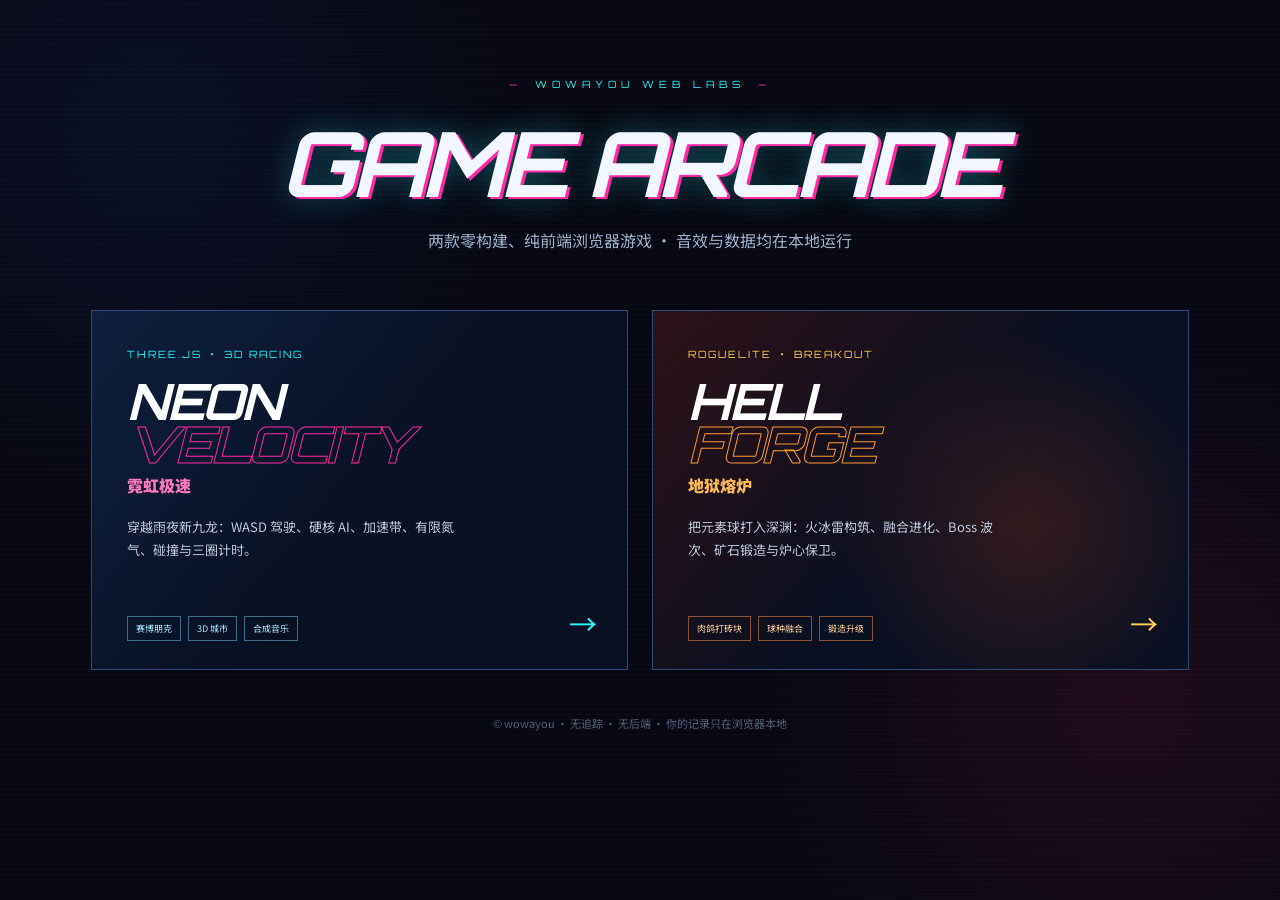
==== index.html @ 932e4c41 "Launch arcade game collection" ====
<!doctype html><html lang="zh-CN"><head><meta charset="utf-8"><meta name="viewport" content="width=device-width,initial-scale=1"><meta name="description" content="wowayou 的浏览器游戏实验场"><title>ARCADE // 游戏实验场</title><style>@import url('https://fonts.googleapis.com/css2?family=Orbitron:wght@500;700;800;900&family=Noto+Sans+SC:wght@400;700;900&display=swap');*{box-sizing:border-box}body{min-height:100vh;margin:0;color:#f2f7ff;font-family:Orbitron,'Noto Sans SC',sans-serif;background:#070812;background-image:radial-gradient(circle at 12% 15%,#152d6833,transparent 28%),radial-gradient(circle at 88% 78%,#74163238,transparent 29%),repeating-linear-gradient(0deg,#ffffff05 0 1px,transparent 1px 5px)}main{max-width:1150px;margin:auto;padding:78px 26px}header{text-align:center;margin-bottom:58px}.eyebrow{color:#28f7ff;letter-spacing:5px;font-size:10px}.eyebrow:before,.eyebrow:after{content:'—';margin:0 13px;color:#ff2aa8}h1{font-size:clamp(42px,8vw,90px);font-style:italic;letter-spacing:-5px;margin:16px 0 9px;text-shadow:3px 2px #ff2aa8,0 0 30px #28f7ff55}header p{font-family:'Noto Sans SC';color:#9eb1c9;margin:0}.grid{display:grid;grid-template-columns:1fr 1fr;gap:24px}.game{min-height:360px;position:relative;overflow:hidden;padding:35px;text-decoration:none;color:white;border:1px solid #304877;background:#091021;transition:.25s;isolation:isolate}.game:before{content:'';z-index:-1;position:absolute;inset:0;background:linear-gradient(130deg,#14366388,transparent 55%);opacity:.8}.game.forge:before{background:radial-gradient(circle at 70% 60%,#f9501638,transparent 45%),linear-gradient(130deg,#54150e99,transparent 55%)}.game:hover{transform:translateY(-8px);border-color:#28f7ff;box-shadow:0 22px 48px #0008}.forge:hover{border-color:#ffd05a}.badge{font-size:10px;letter-spacing:2px;color:#28f7ff}.forge .badge{color:#ffd05a}.game h2{font-size:clamp(30px,4vw,50px);font-style:italic;line-height:.86;margin:18px 0 8px;letter-spacing:-2px}.game h2 em{display:block;color:transparent;-webkit-text-stroke:1px #ff2aa8}.forge h2 em{-webkit-text-stroke:1px #ff9b37}.cn{font-family:'Noto Sans SC';font-weight:900;color:#ff79bf}.forge .cn{color:#ffbb55}.desc{font-family:'Noto Sans SC';font-size:13px;line-height:1.75;color:#bdcadb;max-width:330px;margin-top:19px}.tags{position:absolute;bottom:28px;left:35px;display:flex;gap:7px;flex-wrap:wrap}.tags span{padding:5px 8px;font:9px 'Noto Sans SC';border:1px solid #3e6b85;color:#a4e8ff}.forge .tags span{border-color:#8b5130;color:#ffd09b}.arrow{position:absolute;bottom:26px;right:30px;font-size:28px;color:#28f7ff}.forge .arrow{color:#ffd05a}footer{text-align:center;margin-top:45px;color:#536078;font:11px 'Noto Sans SC'}@media(max-width:700px){main{padding:48px 16px}.grid{grid-template-columns:1fr}.game{min-height:310px}}</style></head><body><main><header><div class="eyebrow">WOWAYOU WEB LABS</div><h1>GAME ARCADE</h1><p>两款零构建、纯前端浏览器游戏 · 音效与数据均在本地运行</p></header><section class="grid"><a class="game" href="neon-velocity/"><div class="badge">THREE.JS · 3D RACING</div><h2>NEON <em>VELOCITY</em></h2><div class="cn">霓虹极速</div><p class="desc">穿越雨夜新九龙：WASD 驾驶、硬核 AI、加速带、有限氮气、碰撞与三圈计时。</p><div class="tags"><span>赛博朋克</span><span>3D 城市</span><span>合成音乐</span></div><div class="arrow">→</div></a><a class="game forge" href="forge-breaker/"><div class="badge">ROGUELITE · BREAKOUT</div><h2>HELL <em>FORGE</em></h2><div class="cn">地狱熔炉</div><p class="desc">把元素球打入深渊：火冰雷构筑、融合进化、Boss 波次、矿石锻造与炉心保卫。</p><div class="tags"><span>肉鸽打砖块</span><span>球种融合</span><span>锻造升级</span></div><div class="arrow">→</div></a></section><footer>© wowayou · 无追踪 · 无后端 · 你的记录只在浏览器本地</footer></main></body></html>
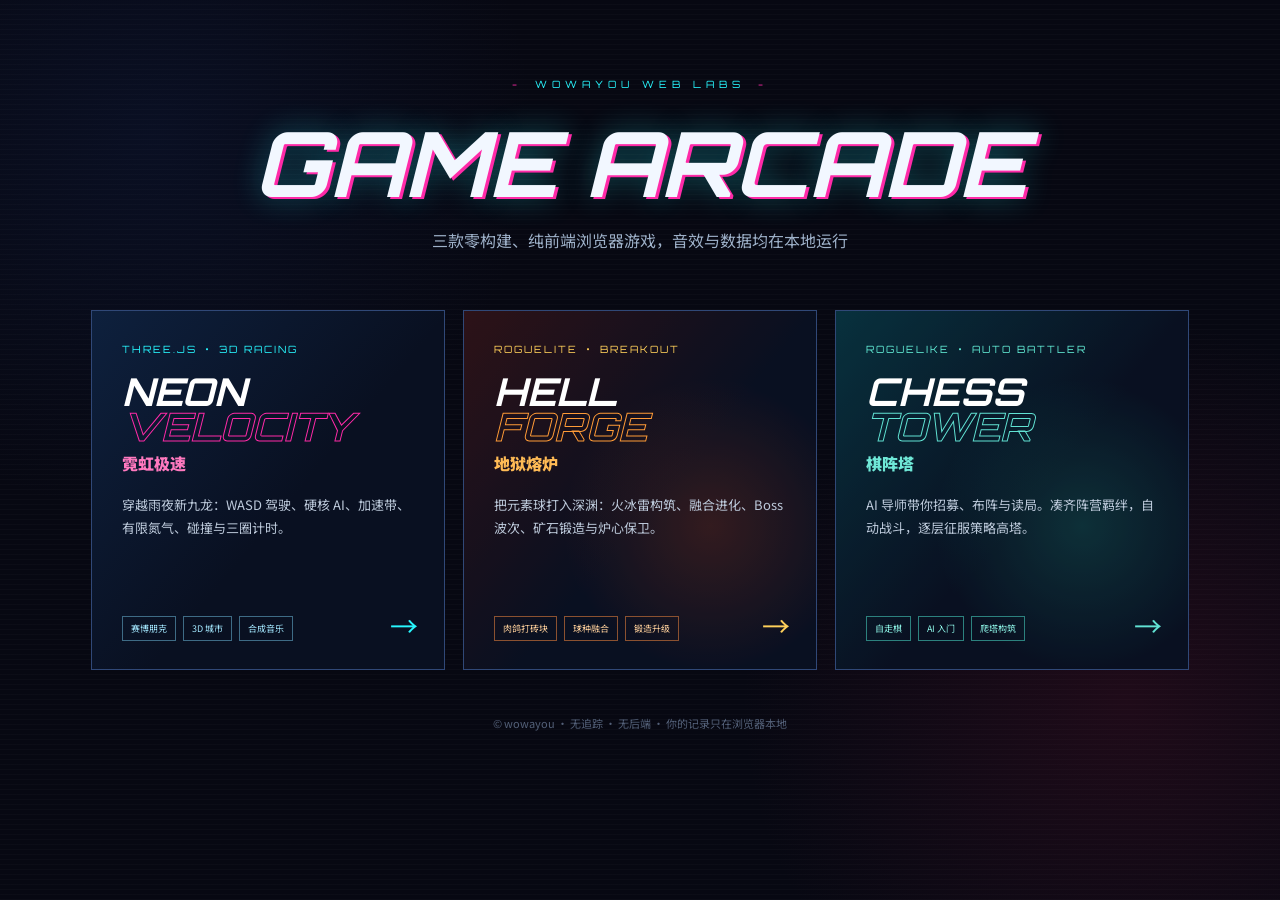
==== commit 8433982e: "feat: 新增棋阵塔自走棋(roguelike+AI导师陪练) - 10层爬塔roguelike自走棋，零依赖Canvas 2D - AI导师前3层自动代打+全程顾问模式，按T切换 - 11种棋子×" ====
--- a/index.html
+++ b/index.html
@@ -1 +1,40 @@
-<!doctype html><html lang="zh-CN"><head><meta charset="utf-8"><meta name="viewport" content="width=device-width,initial-scale=1"><meta name="description" content="wowayou 的浏览器游戏实验场"><title>ARCADE // 游戏实验场</title><style>@import url('https://fonts.googleapis.com/css2?family=Orbitron:wght@500;700;800;900&family=Noto+Sans+SC:wght@400;700;900&display=swap');*{box-sizing:border-box}body{min-height:100vh;margin:0;color:#f2f7ff;font-family:Orbitron,'Noto Sans SC',sans-serif;background:#070812;background-image:radial-gradient(circle at 12% 15%,#152d6833,transparent 28%),radial-gradient(circle at 88% 78%,#74163238,transparent 29%),repeating-linear-gradient(0deg,#ffffff05 0 1px,transparent 1px 5px)}main{max-width:1150px;margin:auto;padding:78px 26px}header{text-align:center;margin-bottom:58px}.eyebrow{color:#28f7ff;letter-spacing:5px;font-size:10px}.eyebrow:before,.eyebrow:after{content:'—';margin:0 13px;color:#ff2aa8}h1{font-size:clamp(42px,8vw,90px);font-style:italic;letter-spacing:-5px;margin:16px 0 9px;text-shadow:3px 2px #ff2aa8,0 0 30px #28f7ff55}header p{font-family:'Noto Sans SC';color:#9eb1c9;margin:0}.grid{display:grid;grid-template-columns:1fr 1fr;gap:24px}.game{min-height:360px;position:relative;overflow:hidden;padding:35px;text-decoration:none;color:white;border:1px solid #304877;background:#091021;transition:.25s;isolation:isolate}.game:before{content:'';z-index:-1;position:absolute;inset:0;background:linear-gradient(130deg,#14366388,transparent 55%);opacity:.8}.game.forge:before{background:radial-gradient(circle at 70% 60%,#f9501638,transparent 45%),linear-gradient(130deg,#54150e99,transparent 55%)}.game:hover{transform:translateY(-8px);border-color:#28f7ff;box-shadow:0 22px 48px #0008}.forge:hover{border-color:#ffd05a}.badge{font-size:10px;letter-spacing:2px;color:#28f7ff}.forge .badge{color:#ffd05a}.game h2{font-size:clamp(30px,4vw,50px);font-style:italic;line-height:.86;margin:18px 0 8px;letter-spacing:-2px}.game h2 em{display:block;color:transparent;-webkit-text-stroke:1px #ff2aa8}.forge h2 em{-webkit-text-stroke:1px #ff9b37}.cn{font-family:'Noto Sans SC';font-weight:900;color:#ff79bf}.forge .cn{color:#ffbb55}.desc{font-family:'Noto Sans SC';font-size:13px;line-height:1.75;color:#bdcadb;max-width:330px;margin-top:19px}.tags{position:absolute;bottom:28px;left:35px;display:flex;gap:7px;flex-wrap:wrap}.tags span{padding:5px 8px;font:9px 'Noto Sans SC';border:1px solid #3e6b85;color:#a4e8ff}.forge .tags span{border-color:#8b5130;color:#ffd09b}.arrow{position:absolute;bottom:26px;right:30px;font-size:28px;color:#28f7ff}.forge .arrow{color:#ffd05a}footer{text-align:center;margin-top:45px;color:#536078;font:11px 'Noto Sans SC'}@media(max-width:700px){main{padding:48px 16px}.grid{grid-template-columns:1fr}.game{min-height:310px}}</style></head><body><main><header><div class="eyebrow">WOWAYOU WEB LABS</div><h1>GAME ARCADE</h1><p>两款零构建、纯前端浏览器游戏 · 音效与数据均在本地运行</p></header><section class="grid"><a class="game" href="neon-velocity/"><div class="badge">THREE.JS · 3D RACING</div><h2>NEON <em>VELOCITY</em></h2><div class="cn">霓虹极速</div><p class="desc">穿越雨夜新九龙：WASD 驾驶、硬核 AI、加速带、有限氮气、碰撞与三圈计时。</p><div class="tags"><span>赛博朋克</span><span>3D 城市</span><span>合成音乐</span></div><div class="arrow">→</div></a><a class="game forge" href="forge-breaker/"><div class="badge">ROGUELITE · BREAKOUT</div><h2>HELL <em>FORGE</em></h2><div class="cn">地狱熔炉</div><p class="desc">把元素球打入深渊：火冰雷构筑、融合进化、Boss 波次、矿石锻造与炉心保卫。</p><div class="tags"><span>肉鸽打砖块</span><span>球种融合</span><span>锻造升级</span></div><div class="arrow">→</div></a></section><footer>© wowayou · 无追踪 · 无后端 · 你的记录只在浏览器本地</footer></main></body></html>+<!doctype html>
+<html lang="zh-CN">
+<head>
+<meta charset="utf-8">
+<meta name="viewport" content="width=device-width,initial-scale=1">
+<meta name="description" content="wowayou 的浏览器游戏实验场">
+<title>ARCADE // 游戏实验场</title>
+<style>
+@import url('https://fonts.googleapis.com/css2?family=Orbitron:wght@500;700;800;900&family=Noto+Sans+SC:wght@400;700;900&display=swap');
+*{box-sizing:border-box}body{min-height:100vh;margin:0;color:#f2f7ff;font-family:Orbitron,'Noto Sans SC',sans-serif;background:#070812;background-image:radial-gradient(circle at 12% 15%,#152d6833,transparent 28%),radial-gradient(circle at 88% 78%,#74163238,transparent 29%),repeating-linear-gradient(0deg,#ffffff05 0 1px,transparent 1px 5px)}main{max-width:1150px;margin:auto;padding:78px 26px}header{text-align:center;margin-bottom:58px}.eyebrow{color:#28f7ff;letter-spacing:5px;font-size:10px}.eyebrow:before,.eyebrow:after{content:'-';margin:0 13px;color:#ff2aa8}h1{font-size:clamp(42px,8vw,90px);font-style:italic;letter-spacing:0;margin:16px 0 9px;text-shadow:3px 2px #ff2aa8,0 0 30px #28f7ff55}header p{font-family:'Noto Sans SC';color:#9eb1c9;margin:0}.grid{display:grid;grid-template-columns:repeat(3,1fr);gap:18px}.game{min-height:360px;position:relative;overflow:hidden;padding:30px;text-decoration:none;color:white;border:1px solid #304877;background:#091021;transition:.25s;isolation:isolate}.game:before{content:'';z-index:-1;position:absolute;inset:0;background:linear-gradient(130deg,#14366388,transparent 55%);opacity:.8}.game.forge:before{background:radial-gradient(circle at 70% 60%,#f9501638,transparent 45%),linear-gradient(130deg,#54150e99,transparent 55%)}.game.tower:before{background:radial-gradient(circle at 70% 60%,#22c7a638,transparent 45%),linear-gradient(130deg,#07555d99,transparent 55%)}.game:hover{transform:translateY(-8px);border-color:#28f7ff;box-shadow:0 22px 48px #0008}.forge:hover{border-color:#ffd05a}.tower:hover{border-color:#59e0cd}.badge{font-size:10px;letter-spacing:2px;color:#28f7ff}.forge .badge{color:#ffd05a}.tower .badge{color:#62ecd5}.game h2{font-size:clamp(28px,3vw,43px);font-style:italic;line-height:.9;margin:18px 0 8px;letter-spacing:0}.game h2 em{display:block;color:transparent;-webkit-text-stroke:1px #ff2aa8}.forge h2 em{-webkit-text-stroke:1px #ff9b37}.tower h2 em{-webkit-text-stroke:1px #61e2d3}.cn{font-family:'Noto Sans SC';font-weight:900;color:#ff79bf}.forge .cn{color:#ffbb55}.tower .cn{color:#6fe8d7}.desc{font-family:'Noto Sans SC';font-size:13px;line-height:1.75;color:#bdcadb;max-width:330px;margin-top:19px}.tags{position:absolute;bottom:28px;left:30px;display:flex;gap:7px;flex-wrap:wrap}.tags span{padding:5px 8px;font:9px 'Noto Sans SC';border:1px solid #3e6b85;color:#a4e8ff}.forge .tags span{border-color:#8b5130;color:#ffd09b}.tower .tags span{border-color:#2c817e;color:#8ff7e9}.arrow{position:absolute;bottom:24px;right:26px;font-size:28px;color:#28f7ff}.forge .arrow{color:#ffd05a}.tower .arrow{color:#61e2d3}footer{text-align:center;margin-top:45px;color:#536078;font:11px 'Noto Sans SC'}@media(max-width:900px){.grid{grid-template-columns:1fr 1fr}}@media(max-width:600px){main{padding:48px 16px}.grid{grid-template-columns:1fr}.game{min-height:310px}}
+</style>
+</head>
+<body>
+<main>
+<header>
+  <div class="eyebrow">WOWAYOU WEB LABS</div>
+  <h1>GAME ARCADE</h1>
+  <p>三款零构建、纯前端浏览器游戏，音效与数据均在本地运行</p>
+</header>
+<section class="grid">
+  <a class="game" href="neon-velocity/">
+    <div class="badge">THREE.JS · 3D RACING</div><h2>NEON <em>VELOCITY</em></h2><div class="cn">霓虹极速</div>
+    <p class="desc">穿越雨夜新九龙：WASD 驾驶、硬核 AI、加速带、有限氮气、碰撞与三圈计时。</p>
+    <div class="tags"><span>赛博朋克</span><span>3D 城市</span><span>合成音乐</span></div><div class="arrow">→</div>
+  </a>
+  <a class="game forge" href="forge-breaker/">
+    <div class="badge">ROGUELITE · BREAKOUT</div><h2>HELL <em>FORGE</em></h2><div class="cn">地狱熔炉</div>
+    <p class="desc">把元素球打入深渊：火冰雷构筑、融合进化、Boss 波次、矿石锻造与炉心保卫。</p>
+    <div class="tags"><span>肉鸽打砖块</span><span>球种融合</span><span>锻造升级</span></div><div class="arrow">→</div>
+  </a>
+  <a class="game tower" href="tower-of-pieces/">
+    <div class="badge">ROGUELIKE · AUTO BATTLER</div><h2>CHESS <em>TOWER</em></h2><div class="cn">棋阵塔</div>
+    <p class="desc">AI 导师带你招募、布阵与读局。凑齐阵营羁绊，自动战斗，逐层征服策略高塔。</p>
+    <div class="tags"><span>自走棋</span><span>AI 入门</span><span>爬塔构筑</span></div><div class="arrow">→</div>
+  </a>
+</section>
+<footer>© wowayou · 无追踪 · 无后端 · 你的记录只在浏览器本地</footer>
+</main>
+</body>
+</html>
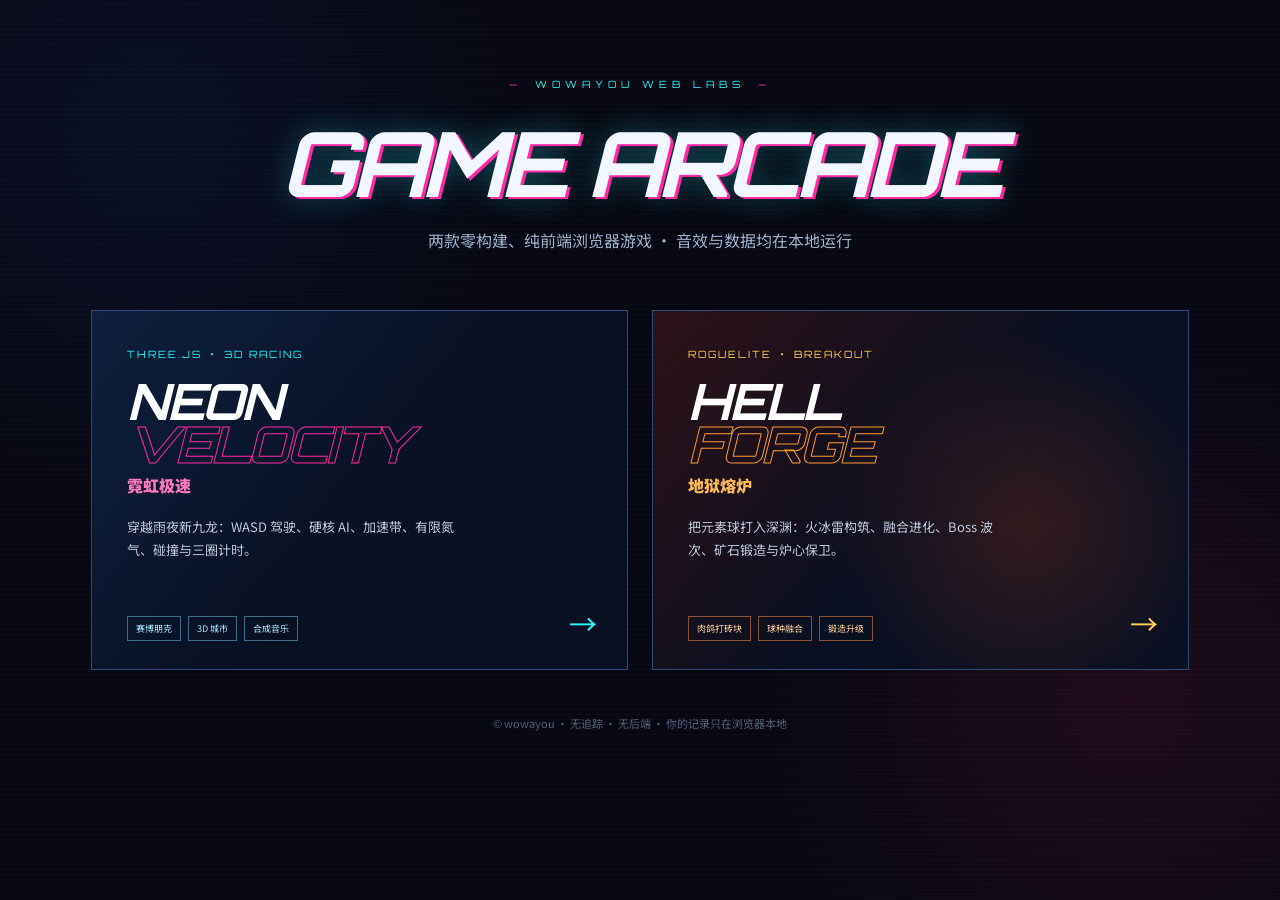
==== commit a259b149: "revert: 下线棋阵塔自走棋 用户反馈不满意，移除该游戏并恢复大厅为两款游戏布局" ====
--- a/index.html
+++ b/index.html
@@ -1,40 +1 @@
-<!doctype html>
-<html lang="zh-CN">
-<head>
-<meta charset="utf-8">
-<meta name="viewport" content="width=device-width,initial-scale=1">
-<meta name="description" content="wowayou 的浏览器游戏实验场">
-<title>ARCADE // 游戏实验场</title>
-<style>
-@import url('https://fonts.googleapis.com/css2?family=Orbitron:wght@500;700;800;900&family=Noto+Sans+SC:wght@400;700;900&display=swap');
-*{box-sizing:border-box}body{min-height:100vh;margin:0;color:#f2f7ff;font-family:Orbitron,'Noto Sans SC',sans-serif;background:#070812;background-image:radial-gradient(circle at 12% 15%,#152d6833,transparent 28%),radial-gradient(circle at 88% 78%,#74163238,transparent 29%),repeating-linear-gradient(0deg,#ffffff05 0 1px,transparent 1px 5px)}main{max-width:1150px;margin:auto;padding:78px 26px}header{text-align:center;margin-bottom:58px}.eyebrow{color:#28f7ff;letter-spacing:5px;font-size:10px}.eyebrow:before,.eyebrow:after{content:'-';margin:0 13px;color:#ff2aa8}h1{font-size:clamp(42px,8vw,90px);font-style:italic;letter-spacing:0;margin:16px 0 9px;text-shadow:3px 2px #ff2aa8,0 0 30px #28f7ff55}header p{font-family:'Noto Sans SC';color:#9eb1c9;margin:0}.grid{display:grid;grid-template-columns:repeat(3,1fr);gap:18px}.game{min-height:360px;position:relative;overflow:hidden;padding:30px;text-decoration:none;color:white;border:1px solid #304877;background:#091021;transition:.25s;isolation:isolate}.game:before{content:'';z-index:-1;position:absolute;inset:0;background:linear-gradient(130deg,#14366388,transparent 55%);opacity:.8}.game.forge:before{background:radial-gradient(circle at 70% 60%,#f9501638,transparent 45%),linear-gradient(130deg,#54150e99,transparent 55%)}.game.tower:before{background:radial-gradient(circle at 70% 60%,#22c7a638,transparent 45%),linear-gradient(130deg,#07555d99,transparent 55%)}.game:hover{transform:translateY(-8px);border-color:#28f7ff;box-shadow:0 22px 48px #0008}.forge:hover{border-color:#ffd05a}.tower:hover{border-color:#59e0cd}.badge{font-size:10px;letter-spacing:2px;color:#28f7ff}.forge .badge{color:#ffd05a}.tower .badge{color:#62ecd5}.game h2{font-size:clamp(28px,3vw,43px);font-style:italic;line-height:.9;margin:18px 0 8px;letter-spacing:0}.game h2 em{display:block;color:transparent;-webkit-text-stroke:1px #ff2aa8}.forge h2 em{-webkit-text-stroke:1px #ff9b37}.tower h2 em{-webkit-text-stroke:1px #61e2d3}.cn{font-family:'Noto Sans SC';font-weight:900;color:#ff79bf}.forge .cn{color:#ffbb55}.tower .cn{color:#6fe8d7}.desc{font-family:'Noto Sans SC';font-size:13px;line-height:1.75;color:#bdcadb;max-width:330px;margin-top:19px}.tags{position:absolute;bottom:28px;left:30px;display:flex;gap:7px;flex-wrap:wrap}.tags span{padding:5px 8px;font:9px 'Noto Sans SC';border:1px solid #3e6b85;color:#a4e8ff}.forge .tags span{border-color:#8b5130;color:#ffd09b}.tower .tags span{border-color:#2c817e;color:#8ff7e9}.arrow{position:absolute;bottom:24px;right:26px;font-size:28px;color:#28f7ff}.forge .arrow{color:#ffd05a}.tower .arrow{color:#61e2d3}footer{text-align:center;margin-top:45px;color:#536078;font:11px 'Noto Sans SC'}@media(max-width:900px){.grid{grid-template-columns:1fr 1fr}}@media(max-width:600px){main{padding:48px 16px}.grid{grid-template-columns:1fr}.game{min-height:310px}}
-</style>
-</head>
-<body>
-<main>
-<header>
-  <div class="eyebrow">WOWAYOU WEB LABS</div>
-  <h1>GAME ARCADE</h1>
-  <p>三款零构建、纯前端浏览器游戏，音效与数据均在本地运行</p>
-</header>
-<section class="grid">
-  <a class="game" href="neon-velocity/">
-    <div class="badge">THREE.JS · 3D RACING</div><h2>NEON <em>VELOCITY</em></h2><div class="cn">霓虹极速</div>
-    <p class="desc">穿越雨夜新九龙：WASD 驾驶、硬核 AI、加速带、有限氮气、碰撞与三圈计时。</p>
-    <div class="tags"><span>赛博朋克</span><span>3D 城市</span><span>合成音乐</span></div><div class="arrow">→</div>
-  </a>
-  <a class="game forge" href="forge-breaker/">
-    <div class="badge">ROGUELITE · BREAKOUT</div><h2>HELL <em>FORGE</em></h2><div class="cn">地狱熔炉</div>
-    <p class="desc">把元素球打入深渊：火冰雷构筑、融合进化、Boss 波次、矿石锻造与炉心保卫。</p>
-    <div class="tags"><span>肉鸽打砖块</span><span>球种融合</span><span>锻造升级</span></div><div class="arrow">→</div>
-  </a>
-  <a class="game tower" href="tower-of-pieces/">
-    <div class="badge">ROGUELIKE · AUTO BATTLER</div><h2>CHESS <em>TOWER</em></h2><div class="cn">棋阵塔</div>
-    <p class="desc">AI 导师带你招募、布阵与读局。凑齐阵营羁绊，自动战斗，逐层征服策略高塔。</p>
-    <div class="tags"><span>自走棋</span><span>AI 入门</span><span>爬塔构筑</span></div><div class="arrow">→</div>
-  </a>
-</section>
-<footer>© wowayou · 无追踪 · 无后端 · 你的记录只在浏览器本地</footer>
-</main>
-</body>
-</html>
+<!doctype html><html lang="zh-CN"><head><meta charset="utf-8"><meta name="viewport" content="width=device-width,initial-scale=1"><meta name="description" content="wowayou 的浏览器游戏实验场"><title>ARCADE // 游戏实验场</title><style>@import url('https://fonts.googleapis.com/css2?family=Orbitron:wght@500;700;800;900&family=Noto+Sans+SC:wght@400;700;900&display=swap');*{box-sizing:border-box}body{min-height:100vh;margin:0;color:#f2f7ff;font-family:Orbitron,'Noto Sans SC',sans-serif;background:#070812;background-image:radial-gradient(circle at 12% 15%,#152d6833,transparent 28%),radial-gradient(circle at 88% 78%,#74163238,transparent 29%),repeating-linear-gradient(0deg,#ffffff05 0 1px,transparent 1px 5px)}main{max-width:1150px;margin:auto;padding:78px 26px}header{text-align:center;margin-bottom:58px}.eyebrow{color:#28f7ff;letter-spacing:5px;font-size:10px}.eyebrow:before,.eyebrow:after{content:'—';margin:0 13px;color:#ff2aa8}h1{font-size:clamp(42px,8vw,90px);font-style:italic;letter-spacing:-5px;margin:16px 0 9px;text-shadow:3px 2px #ff2aa8,0 0 30px #28f7ff55}header p{font-family:'Noto Sans SC';color:#9eb1c9;margin:0}.grid{display:grid;grid-template-columns:1fr 1fr;gap:24px}.game{min-height:360px;position:relative;overflow:hidden;padding:35px;text-decoration:none;color:white;border:1px solid #304877;background:#091021;transition:.25s;isolation:isolate}.game:before{content:'';z-index:-1;position:absolute;inset:0;background:linear-gradient(130deg,#14366388,transparent 55%);opacity:.8}.game.forge:before{background:radial-gradient(circle at 70% 60%,#f9501638,transparent 45%),linear-gradient(130deg,#54150e99,transparent 55%)}.game:hover{transform:translateY(-8px);border-color:#28f7ff;box-shadow:0 22px 48px #0008}.forge:hover{border-color:#ffd05a}.badge{font-size:10px;letter-spacing:2px;color:#28f7ff}.forge .badge{color:#ffd05a}.game h2{font-size:clamp(30px,4vw,50px);font-style:italic;line-height:.86;margin:18px 0 8px;letter-spacing:-2px}.game h2 em{display:block;color:transparent;-webkit-text-stroke:1px #ff2aa8}.forge h2 em{-webkit-text-stroke:1px #ff9b37}.cn{font-family:'Noto Sans SC';font-weight:900;color:#ff79bf}.forge .cn{color:#ffbb55}.desc{font-family:'Noto Sans SC';font-size:13px;line-height:1.75;color:#bdcadb;max-width:330px;margin-top:19px}.tags{position:absolute;bottom:28px;left:35px;display:flex;gap:7px;flex-wrap:wrap}.tags span{padding:5px 8px;font:9px 'Noto Sans SC';border:1px solid #3e6b85;color:#a4e8ff}.forge .tags span{border-color:#8b5130;color:#ffd09b}.arrow{position:absolute;bottom:26px;right:30px;font-size:28px;color:#28f7ff}.forge .arrow{color:#ffd05a}footer{text-align:center;margin-top:45px;color:#536078;font:11px 'Noto Sans SC'}@media(max-width:700px){main{padding:48px 16px}.grid{grid-template-columns:1fr}.game{min-height:310px}}</style></head><body><main><header><div class="eyebrow">WOWAYOU WEB LABS</div><h1>GAME ARCADE</h1><p>两款零构建、纯前端浏览器游戏 · 音效与数据均在本地运行</p></header><section class="grid"><a class="game" href="neon-velocity/"><div class="badge">THREE.JS · 3D RACING</div><h2>NEON <em>VELOCITY</em></h2><div class="cn">霓虹极速</div><p class="desc">穿越雨夜新九龙：WASD 驾驶、硬核 AI、加速带、有限氮气、碰撞与三圈计时。</p><div class="tags"><span>赛博朋克</span><span>3D 城市</span><span>合成音乐</span></div><div class="arrow">→</div></a><a class="game forge" href="forge-breaker/"><div class="badge">ROGUELITE · BREAKOUT</div><h2>HELL <em>FORGE</em></h2><div class="cn">地狱熔炉</div><p class="desc">把元素球打入深渊：火冰雷构筑、融合进化、Boss 波次、矿石锻造与炉心保卫。</p><div class="tags"><span>肉鸽打砖块</span><span>球种融合</span><span>锻造升级</span></div><div class="arrow">→</div></a></section><footer>© wowayou · 无追踪 · 无后端 · 你的记录只在浏览器本地</footer></main></body></html>
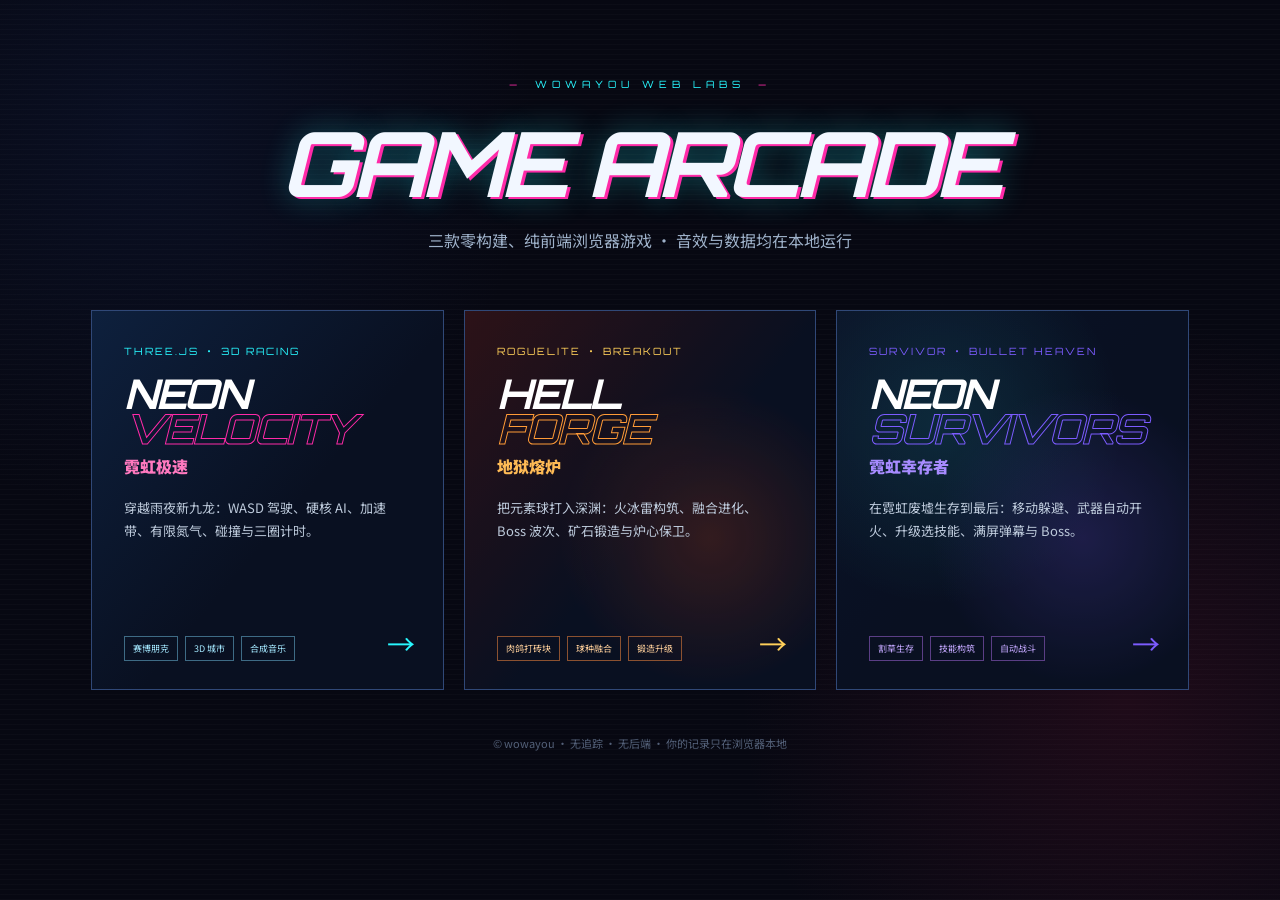
==== commit 57cfe28f: "feat: 新增霓虹幸存者(割草生存+自动攻击+技能升级+Boss) - 纯前端 Canvas 游戏，零依赖零构建 - 6种武器(脉冲弹/轨道刃/散射/激光/感应雷/回旋刃) - 6种敌人+Boss波" ====
--- a/index.html
+++ b/index.html
@@ -1 +1 @@
-<!doctype html><html lang="zh-CN"><head><meta charset="utf-8"><meta name="viewport" content="width=device-width,initial-scale=1"><meta name="description" content="wowayou 的浏览器游戏实验场"><title>ARCADE // 游戏实验场</title><style>@import url('https://fonts.googleapis.com/css2?family=Orbitron:wght@500;700;800;900&family=Noto+Sans+SC:wght@400;700;900&display=swap');*{box-sizing:border-box}body{min-height:100vh;margin:0;color:#f2f7ff;font-family:Orbitron,'Noto Sans SC',sans-serif;background:#070812;background-image:radial-gradient(circle at 12% 15%,#152d6833,transparent 28%),radial-gradient(circle at 88% 78%,#74163238,transparent 29%),repeating-linear-gradient(0deg,#ffffff05 0 1px,transparent 1px 5px)}main{max-width:1150px;margin:auto;padding:78px 26px}header{text-align:center;margin-bottom:58px}.eyebrow{color:#28f7ff;letter-spacing:5px;font-size:10px}.eyebrow:before,.eyebrow:after{content:'—';margin:0 13px;color:#ff2aa8}h1{font-size:clamp(42px,8vw,90px);font-style:italic;letter-spacing:-5px;margin:16px 0 9px;text-shadow:3px 2px #ff2aa8,0 0 30px #28f7ff55}header p{font-family:'Noto Sans SC';color:#9eb1c9;margin:0}.grid{display:grid;grid-template-columns:1fr 1fr;gap:24px}.game{min-height:360px;position:relative;overflow:hidden;padding:35px;text-decoration:none;color:white;border:1px solid #304877;background:#091021;transition:.25s;isolation:isolate}.game:before{content:'';z-index:-1;position:absolute;inset:0;background:linear-gradient(130deg,#14366388,transparent 55%);opacity:.8}.game.forge:before{background:radial-gradient(circle at 70% 60%,#f9501638,transparent 45%),linear-gradient(130deg,#54150e99,transparent 55%)}.game:hover{transform:translateY(-8px);border-color:#28f7ff;box-shadow:0 22px 48px #0008}.forge:hover{border-color:#ffd05a}.badge{font-size:10px;letter-spacing:2px;color:#28f7ff}.forge .badge{color:#ffd05a}.game h2{font-size:clamp(30px,4vw,50px);font-style:italic;line-height:.86;margin:18px 0 8px;letter-spacing:-2px}.game h2 em{display:block;color:transparent;-webkit-text-stroke:1px #ff2aa8}.forge h2 em{-webkit-text-stroke:1px #ff9b37}.cn{font-family:'Noto Sans SC';font-weight:900;color:#ff79bf}.forge .cn{color:#ffbb55}.desc{font-family:'Noto Sans SC';font-size:13px;line-height:1.75;color:#bdcadb;max-width:330px;margin-top:19px}.tags{position:absolute;bottom:28px;left:35px;display:flex;gap:7px;flex-wrap:wrap}.tags span{padding:5px 8px;font:9px 'Noto Sans SC';border:1px solid #3e6b85;color:#a4e8ff}.forge .tags span{border-color:#8b5130;color:#ffd09b}.arrow{position:absolute;bottom:26px;right:30px;font-size:28px;color:#28f7ff}.forge .arrow{color:#ffd05a}footer{text-align:center;margin-top:45px;color:#536078;font:11px 'Noto Sans SC'}@media(max-width:700px){main{padding:48px 16px}.grid{grid-template-columns:1fr}.game{min-height:310px}}</style></head><body><main><header><div class="eyebrow">WOWAYOU WEB LABS</div><h1>GAME ARCADE</h1><p>两款零构建、纯前端浏览器游戏 · 音效与数据均在本地运行</p></header><section class="grid"><a class="game" href="neon-velocity/"><div class="badge">THREE.JS · 3D RACING</div><h2>NEON <em>VELOCITY</em></h2><div class="cn">霓虹极速</div><p class="desc">穿越雨夜新九龙：WASD 驾驶、硬核 AI、加速带、有限氮气、碰撞与三圈计时。</p><div class="tags"><span>赛博朋克</span><span>3D 城市</span><span>合成音乐</span></div><div class="arrow">→</div></a><a class="game forge" href="forge-breaker/"><div class="badge">ROGUELITE · BREAKOUT</div><h2>HELL <em>FORGE</em></h2><div class="cn">地狱熔炉</div><p class="desc">把元素球打入深渊：火冰雷构筑、融合进化、Boss 波次、矿石锻造与炉心保卫。</p><div class="tags"><span>肉鸽打砖块</span><span>球种融合</span><span>锻造升级</span></div><div class="arrow">→</div></a></section><footer>© wowayou · 无追踪 · 无后端 · 你的记录只在浏览器本地</footer></main></body></html>+<!doctype html><html lang="zh-CN"><head><meta charset="utf-8"><meta name="viewport" content="width=device-width,initial-scale=1"><meta name="description" content="wowayou 的浏览器游戏实验场"><title>ARCADE // 游戏实验场</title><style>@import url('https://fonts.googleapis.com/css2?family=Orbitron:wght@500;700;800;900&family=Noto+Sans+SC:wght@400;700;900&display=swap');*{box-sizing:border-box}body{min-height:100vh;margin:0;color:#f2f7ff;font-family:Orbitron,'Noto Sans SC',sans-serif;background:#070812;background-image:radial-gradient(circle at 12% 15%,#152d6833,transparent 28%),radial-gradient(circle at 88% 78%,#74163238,transparent 29%),repeating-linear-gradient(0deg,#ffffff05 0 1px,transparent 1px 5px)}main{max-width:1150px;margin:auto;padding:78px 26px}header{text-align:center;margin-bottom:58px}.eyebrow{color:#28f7ff;letter-spacing:5px;font-size:10px}.eyebrow:before,.eyebrow:after{content:'—';margin:0 13px;color:#ff2aa8}h1{font-size:clamp(42px,8vw,90px);font-style:italic;letter-spacing:-5px;margin:16px 0 9px;text-shadow:3px 2px #ff2aa8,0 0 30px #28f7ff55}header p{font-family:'Noto Sans SC';color:#9eb1c9;margin:0}.grid{display:grid;grid-template-columns:repeat(3,1fr);gap:20px}.game{min-height:380px;position:relative;overflow:hidden;padding:32px;text-decoration:none;color:white;border:1px solid #304877;background:#091021;transition:.25s;isolation:isolate}.game:before{content:'';z-index:-1;position:absolute;inset:0;background:linear-gradient(130deg,#14366388,transparent 55%);opacity:.8}.game.forge:before{background:radial-gradient(circle at 70% 60%,#f9501638,transparent 45%),linear-gradient(130deg,#54150e99,transparent 55%)}.game.survivor:before{background:radial-gradient(circle at 70% 60%,#7c5cff38,transparent 45%),radial-gradient(circle at 30% 30%,#28f7ff22,transparent 50%),linear-gradient(130deg,#0e183099,transparent 55%)}.game:hover{transform:translateY(-8px);border-color:#28f7ff;box-shadow:0 22px 48px #0008}.forge:hover{border-color:#ffd05a}.survivor:hover{border-color:#7c5cff;box-shadow:0 22px 48px #7c5cff22}.badge{font-size:10px;letter-spacing:2px;color:#28f7ff}.forge .badge{color:#ffd05a}.survivor .badge{color:#7c5cff}.game h2{font-size:clamp(26px,3.2vw,42px);font-style:italic;line-height:.86;margin:18px 0 8px;letter-spacing:-2px}.game h2 em{display:block;color:transparent;-webkit-text-stroke:1px #ff2aa8}.forge h2 em{-webkit-text-stroke:1px #ff9b37}.survivor h2 em{-webkit-text-stroke:1px #7c5cff}.cn{font-family:'Noto Sans SC';font-weight:900;color:#ff79bf}.forge .cn{color:#ffbb55}.survivor .cn{color:#a78bff}.desc{font-family:'Noto Sans SC';font-size:13px;line-height:1.75;color:#bdcadb;max-width:330px;margin-top:19px}.tags{position:absolute;bottom:28px;left:32px;display:flex;gap:7px;flex-wrap:wrap}.tags span{padding:5px 8px;font:9px 'Noto Sans SC';border:1px solid #3e6b85;color:#a4e8ff}.forge .tags span{border-color:#8b5130;color:#ffd09b}.survivor .tags span{border-color:#5a3e85;color:#c4a8ff}.arrow{position:absolute;bottom:26px;right:28px;font-size:28px;color:#28f7ff}.forge .arrow{color:#ffd05a}.survivor .arrow{color:#7c5cff}footer{text-align:center;margin-top:45px;color:#536078;font:11px 'Noto Sans SC'}@media(max-width:760px){main{padding:48px 16px}.grid{grid-template-columns:1fr}.game{min-height:320px}}</style></head><body><main><header><div class="eyebrow">WOWAYOU WEB LABS</div><h1>GAME ARCADE</h1><p>三款零构建、纯前端浏览器游戏 · 音效与数据均在本地运行</p></header><section class="grid"><a class="game" href="neon-velocity/"><div class="badge">THREE.JS · 3D RACING</div><h2>NEON <em>VELOCITY</em></h2><div class="cn">霓虹极速</div><p class="desc">穿越雨夜新九龙：WASD 驾驶、硬核 AI、加速带、有限氮气、碰撞与三圈计时。</p><div class="tags"><span>赛博朋克</span><span>3D 城市</span><span>合成音乐</span></div><div class="arrow">→</div></a><a class="game forge" href="forge-breaker/"><div class="badge">ROGUELITE · BREAKOUT</div><h2>HELL <em>FORGE</em></h2><div class="cn">地狱熔炉</div><p class="desc">把元素球打入深渊：火冰雷构筑、融合进化、Boss 波次、矿石锻造与炉心保卫。</p><div class="tags"><span>肉鸽打砖块</span><span>球种融合</span><span>锻造升级</span></div><div class="arrow">→</div></a><a class="game survivor" href="neon-survivors/"><div class="badge">SURVIVOR · BULLET HEAVEN</div><h2>NEON <em>SURVIVORS</em></h2><div class="cn">霓虹幸存者</div><p class="desc">在霓虹废墟生存到最后：移动躲避、武器自动开火、升级选技能、满屏弹幕与 Boss。</p><div class="tags"><span>割草生存</span><span>技能构筑</span><span>自动战斗</span></div><div class="arrow">→</div></a></section><footer>© wowayou · 无追踪 · 无后端 · 你的记录只在浏览器本地</footer></main></body></html>
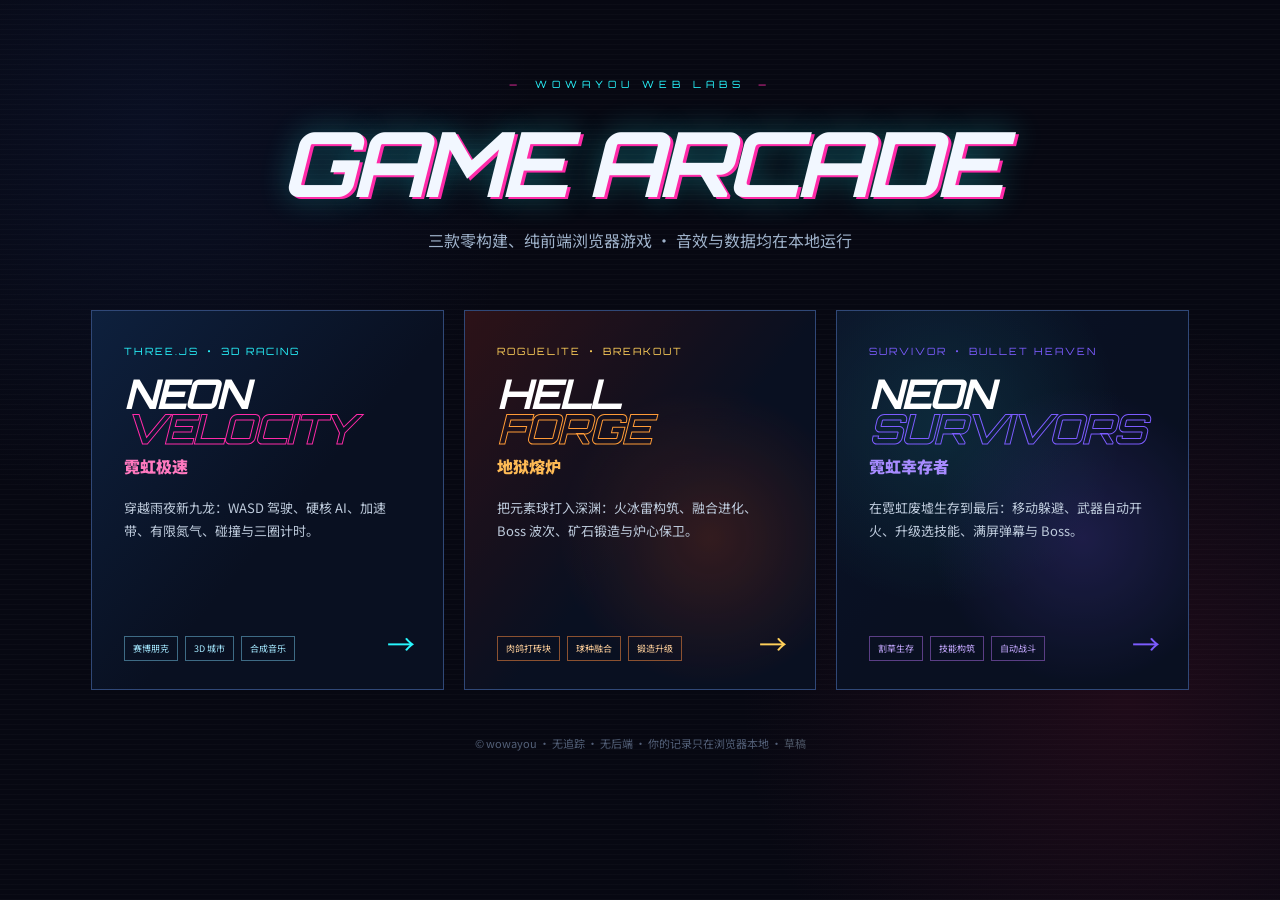
==== commit 2628a751: "feat: 草稿上线《老板来了》，页脚低调入口" ====
--- a/index.html
+++ b/index.html
@@ -1 +1 @@
-<!doctype html><html lang="zh-CN"><head><meta charset="utf-8"><meta name="viewport" content="width=device-width,initial-scale=1"><meta name="description" content="wowayou 的浏览器游戏实验场"><title>ARCADE // 游戏实验场</title><style>@import url('https://fonts.googleapis.com/css2?family=Orbitron:wght@500;700;800;900&family=Noto+Sans+SC:wght@400;700;900&display=swap');*{box-sizing:border-box}body{min-height:100vh;margin:0;color:#f2f7ff;font-family:Orbitron,'Noto Sans SC',sans-serif;background:#070812;background-image:radial-gradient(circle at 12% 15%,#152d6833,transparent 28%),radial-gradient(circle at 88% 78%,#74163238,transparent 29%),repeating-linear-gradient(0deg,#ffffff05 0 1px,transparent 1px 5px)}main{max-width:1150px;margin:auto;padding:78px 26px}header{text-align:center;margin-bottom:58px}.eyebrow{color:#28f7ff;letter-spacing:5px;font-size:10px}.eyebrow:before,.eyebrow:after{content:'—';margin:0 13px;color:#ff2aa8}h1{font-size:clamp(42px,8vw,90px);font-style:italic;letter-spacing:-5px;margin:16px 0 9px;text-shadow:3px 2px #ff2aa8,0 0 30px #28f7ff55}header p{font-family:'Noto Sans SC';color:#9eb1c9;margin:0}.grid{display:grid;grid-template-columns:repeat(3,1fr);gap:20px}.game{min-height:380px;position:relative;overflow:hidden;padding:32px;text-decoration:none;color:white;border:1px solid #304877;background:#091021;transition:.25s;isolation:isolate}.game:before{content:'';z-index:-1;position:absolute;inset:0;background:linear-gradient(130deg,#14366388,transparent 55%);opacity:.8}.game.forge:before{background:radial-gradient(circle at 70% 60%,#f9501638,transparent 45%),linear-gradient(130deg,#54150e99,transparent 55%)}.game.survivor:before{background:radial-gradient(circle at 70% 60%,#7c5cff38,transparent 45%),radial-gradient(circle at 30% 30%,#28f7ff22,transparent 50%),linear-gradient(130deg,#0e183099,transparent 55%)}.game:hover{transform:translateY(-8px);border-color:#28f7ff;box-shadow:0 22px 48px #0008}.forge:hover{border-color:#ffd05a}.survivor:hover{border-color:#7c5cff;box-shadow:0 22px 48px #7c5cff22}.badge{font-size:10px;letter-spacing:2px;color:#28f7ff}.forge .badge{color:#ffd05a}.survivor .badge{color:#7c5cff}.game h2{font-size:clamp(26px,3.2vw,42px);font-style:italic;line-height:.86;margin:18px 0 8px;letter-spacing:-2px}.game h2 em{display:block;color:transparent;-webkit-text-stroke:1px #ff2aa8}.forge h2 em{-webkit-text-stroke:1px #ff9b37}.survivor h2 em{-webkit-text-stroke:1px #7c5cff}.cn{font-family:'Noto Sans SC';font-weight:900;color:#ff79bf}.forge .cn{color:#ffbb55}.survivor .cn{color:#a78bff}.desc{font-family:'Noto Sans SC';font-size:13px;line-height:1.75;color:#bdcadb;max-width:330px;margin-top:19px}.tags{position:absolute;bottom:28px;left:32px;display:flex;gap:7px;flex-wrap:wrap}.tags span{padding:5px 8px;font:9px 'Noto Sans SC';border:1px solid #3e6b85;color:#a4e8ff}.forge .tags span{border-color:#8b5130;color:#ffd09b}.survivor .tags span{border-color:#5a3e85;color:#c4a8ff}.arrow{position:absolute;bottom:26px;right:28px;font-size:28px;color:#28f7ff}.forge .arrow{color:#ffd05a}.survivor .arrow{color:#7c5cff}footer{text-align:center;margin-top:45px;color:#536078;font:11px 'Noto Sans SC'}@media(max-width:760px){main{padding:48px 16px}.grid{grid-template-columns:1fr}.game{min-height:320px}}</style></head><body><main><header><div class="eyebrow">WOWAYOU WEB LABS</div><h1>GAME ARCADE</h1><p>三款零构建、纯前端浏览器游戏 · 音效与数据均在本地运行</p></header><section class="grid"><a class="game" href="neon-velocity/"><div class="badge">THREE.JS · 3D RACING</div><h2>NEON <em>VELOCITY</em></h2><div class="cn">霓虹极速</div><p class="desc">穿越雨夜新九龙：WASD 驾驶、硬核 AI、加速带、有限氮气、碰撞与三圈计时。</p><div class="tags"><span>赛博朋克</span><span>3D 城市</span><span>合成音乐</span></div><div class="arrow">→</div></a><a class="game forge" href="forge-breaker/"><div class="badge">ROGUELITE · BREAKOUT</div><h2>HELL <em>FORGE</em></h2><div class="cn">地狱熔炉</div><p class="desc">把元素球打入深渊：火冰雷构筑、融合进化、Boss 波次、矿石锻造与炉心保卫。</p><div class="tags"><span>肉鸽打砖块</span><span>球种融合</span><span>锻造升级</span></div><div class="arrow">→</div></a><a class="game survivor" href="neon-survivors/"><div class="badge">SURVIVOR · BULLET HEAVEN</div><h2>NEON <em>SURVIVORS</em></h2><div class="cn">霓虹幸存者</div><p class="desc">在霓虹废墟生存到最后：移动躲避、武器自动开火、升级选技能、满屏弹幕与 Boss。</p><div class="tags"><span>割草生存</span><span>技能构筑</span><span>自动战斗</span></div><div class="arrow">→</div></a></section><footer>© wowayou · 无追踪 · 无后端 · 你的记录只在浏览器本地</footer></main></body></html>
+<!doctype html><html lang="zh-CN"><head><meta charset="utf-8"><meta name="viewport" content="width=device-width,initial-scale=1"><meta name="description" content="wowayou 的浏览器游戏实验场"><title>ARCADE // 游戏实验场</title><style>@import url('https://fonts.googleapis.com/css2?family=Orbitron:wght@500;700;800;900&family=Noto+Sans+SC:wght@400;700;900&display=swap');*{box-sizing:border-box}body{min-height:100vh;margin:0;color:#f2f7ff;font-family:Orbitron,'Noto Sans SC',sans-serif;background:#070812;background-image:radial-gradient(circle at 12% 15%,#152d6833,transparent 28%),radial-gradient(circle at 88% 78%,#74163238,transparent 29%),repeating-linear-gradient(0deg,#ffffff05 0 1px,transparent 1px 5px)}main{max-width:1150px;margin:auto;padding:78px 26px}header{text-align:center;margin-bottom:58px}.eyebrow{color:#28f7ff;letter-spacing:5px;font-size:10px}.eyebrow:before,.eyebrow:after{content:'—';margin:0 13px;color:#ff2aa8}h1{font-size:clamp(42px,8vw,90px);font-style:italic;letter-spacing:-5px;margin:16px 0 9px;text-shadow:3px 2px #ff2aa8,0 0 30px #28f7ff55}header p{font-family:'Noto Sans SC';color:#9eb1c9;margin:0}.grid{display:grid;grid-template-columns:repeat(3,1fr);gap:20px}.game{min-height:380px;position:relative;overflow:hidden;padding:32px;text-decoration:none;color:white;border:1px solid #304877;background:#091021;transition:.25s;isolation:isolate}.game:before{content:'';z-index:-1;position:absolute;inset:0;background:linear-gradient(130deg,#14366388,transparent 55%);opacity:.8}.game.forge:before{background:radial-gradient(circle at 70% 60%,#f9501638,transparent 45%),linear-gradient(130deg,#54150e99,transparent 55%)}.game.survivor:before{background:radial-gradient(circle at 70% 60%,#7c5cff38,transparent 45%),radial-gradient(circle at 30% 30%,#28f7ff22,transparent 50%),linear-gradient(130deg,#0e183099,transparent 55%)}.game:hover{transform:translateY(-8px);border-color:#28f7ff;box-shadow:0 22px 48px #0008}.forge:hover{border-color:#ffd05a}.survivor:hover{border-color:#7c5cff;box-shadow:0 22px 48px #7c5cff22}.badge{font-size:10px;letter-spacing:2px;color:#28f7ff}.forge .badge{color:#ffd05a}.survivor .badge{color:#7c5cff}.game h2{font-size:clamp(26px,3.2vw,42px);font-style:italic;line-height:.86;margin:18px 0 8px;letter-spacing:-2px}.game h2 em{display:block;color:transparent;-webkit-text-stroke:1px #ff2aa8}.forge h2 em{-webkit-text-stroke:1px #ff9b37}.survivor h2 em{-webkit-text-stroke:1px #7c5cff}.cn{font-family:'Noto Sans SC';font-weight:900;color:#ff79bf}.forge .cn{color:#ffbb55}.survivor .cn{color:#a78bff}.desc{font-family:'Noto Sans SC';font-size:13px;line-height:1.75;color:#bdcadb;max-width:330px;margin-top:19px}.tags{position:absolute;bottom:28px;left:32px;display:flex;gap:7px;flex-wrap:wrap}.tags span{padding:5px 8px;font:9px 'Noto Sans SC';border:1px solid #3e6b85;color:#a4e8ff}.forge .tags span{border-color:#8b5130;color:#ffd09b}.survivor .tags span{border-color:#5a3e85;color:#c4a8ff}.arrow{position:absolute;bottom:26px;right:28px;font-size:28px;color:#28f7ff}.forge .arrow{color:#ffd05a}.survivor .arrow{color:#7c5cff}footer{text-align:center;margin-top:45px;color:#536078;font:11px 'Noto Sans SC'}@media(max-width:760px){main{padding:48px 16px}.grid{grid-template-columns:1fr}.game{min-height:320px}}</style></head><body><main><header><div class="eyebrow">WOWAYOU WEB LABS</div><h1>GAME ARCADE</h1><p>三款零构建、纯前端浏览器游戏 · 音效与数据均在本地运行</p></header><section class="grid"><a class="game" href="neon-velocity/"><div class="badge">THREE.JS · 3D RACING</div><h2>NEON <em>VELOCITY</em></h2><div class="cn">霓虹极速</div><p class="desc">穿越雨夜新九龙：WASD 驾驶、硬核 AI、加速带、有限氮气、碰撞与三圈计时。</p><div class="tags"><span>赛博朋克</span><span>3D 城市</span><span>合成音乐</span></div><div class="arrow">→</div></a><a class="game forge" href="forge-breaker/"><div class="badge">ROGUELITE · BREAKOUT</div><h2>HELL <em>FORGE</em></h2><div class="cn">地狱熔炉</div><p class="desc">把元素球打入深渊：火冰雷构筑、融合进化、Boss 波次、矿石锻造与炉心保卫。</p><div class="tags"><span>肉鸽打砖块</span><span>球种融合</span><span>锻造升级</span></div><div class="arrow">→</div></a><a class="game survivor" href="neon-survivors/"><div class="badge">SURVIVOR · BULLET HEAVEN</div><h2>NEON <em>SURVIVORS</em></h2><div class="cn">霓虹幸存者</div><p class="desc">在霓虹废墟生存到最后：移动躲避、武器自动开火、升级选技能、满屏弹幕与 Boss。</p><div class="tags"><span>割草生存</span><span>技能构筑</span><span>自动战斗</span></div><div class="arrow">→</div></a></section><footer>© wowayou · 无追踪 · 无后端 · 你的记录只在浏览器本地 · <a href="boss-incoming/" style="color:#4d5666;text-decoration:none">草稿</a></footer></main></body></html>
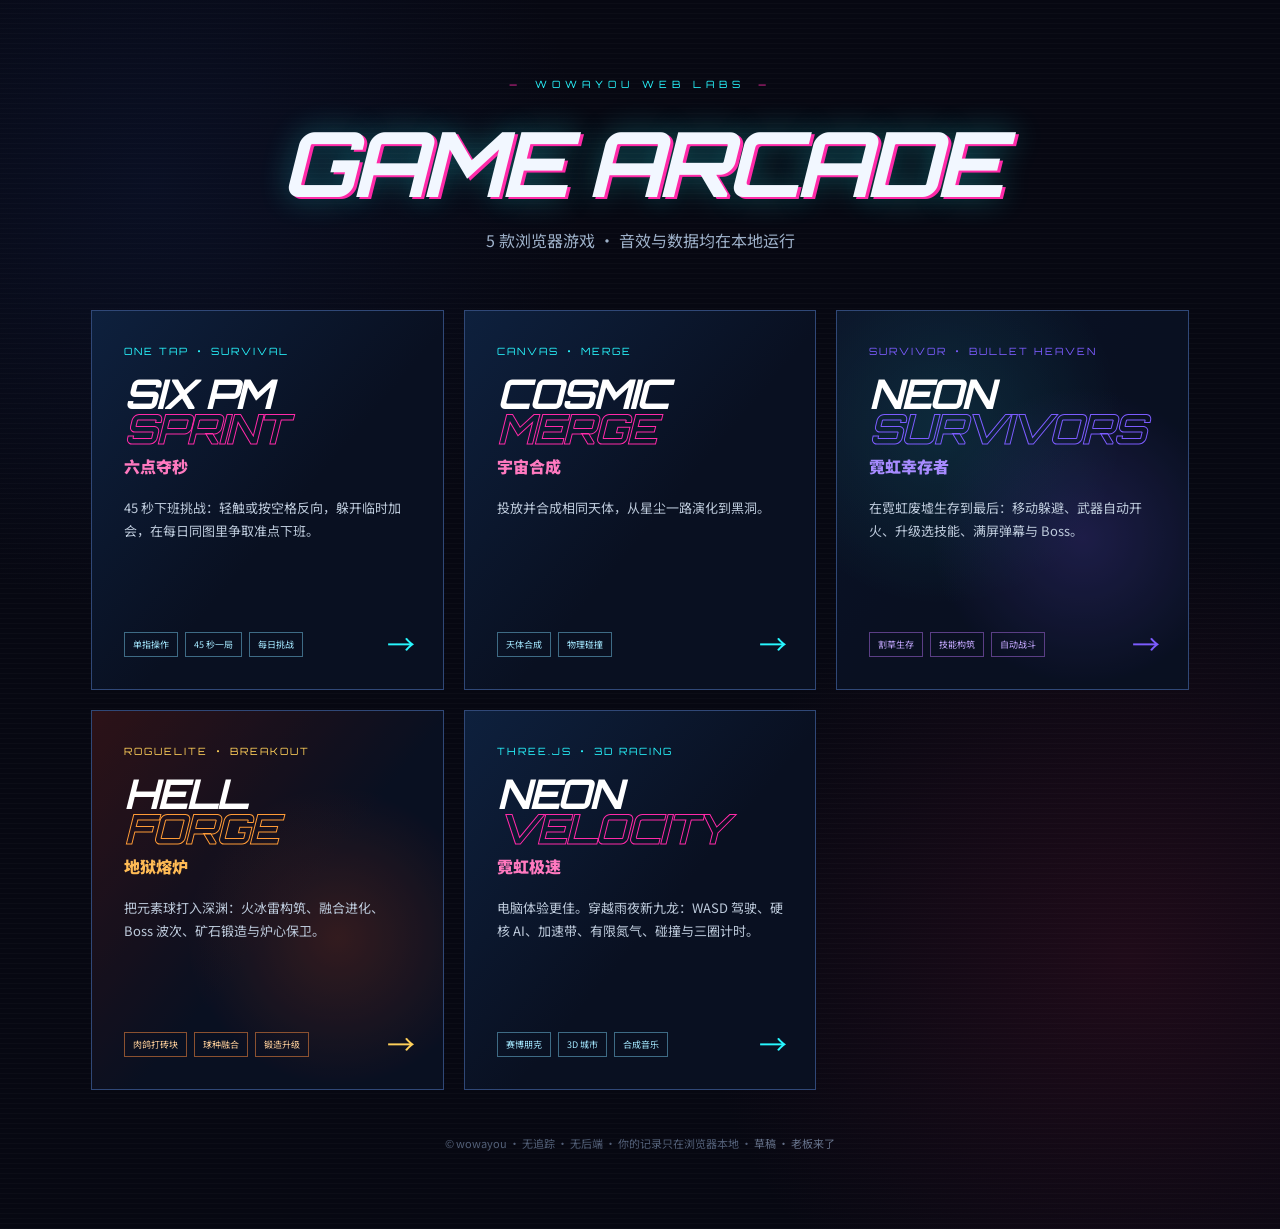
==== commit 60d93f4b: "feat: publish curated five-game arcade from a shared catalog" ====
--- a/index.html
+++ b/index.html
@@ -1 +1,12 @@
-<!doctype html><html lang="zh-CN"><head><meta charset="utf-8"><meta name="viewport" content="width=device-width,initial-scale=1"><meta name="description" content="wowayou 的浏览器游戏实验场"><title>ARCADE // 游戏实验场</title><style>@import url('https://fonts.googleapis.com/css2?family=Orbitron:wght@500;700;800;900&family=Noto+Sans+SC:wght@400;700;900&display=swap');*{box-sizing:border-box}body{min-height:100vh;margin:0;color:#f2f7ff;font-family:Orbitron,'Noto Sans SC',sans-serif;background:#070812;background-image:radial-gradient(circle at 12% 15%,#152d6833,transparent 28%),radial-gradient(circle at 88% 78%,#74163238,transparent 29%),repeating-linear-gradient(0deg,#ffffff05 0 1px,transparent 1px 5px)}main{max-width:1150px;margin:auto;padding:78px 26px}header{text-align:center;margin-bottom:58px}.eyebrow{color:#28f7ff;letter-spacing:5px;font-size:10px}.eyebrow:before,.eyebrow:after{content:'—';margin:0 13px;color:#ff2aa8}h1{font-size:clamp(42px,8vw,90px);font-style:italic;letter-spacing:-5px;margin:16px 0 9px;text-shadow:3px 2px #ff2aa8,0 0 30px #28f7ff55}header p{font-family:'Noto Sans SC';color:#9eb1c9;margin:0}.grid{display:grid;grid-template-columns:repeat(3,1fr);gap:20px}.game{min-height:380px;position:relative;overflow:hidden;padding:32px;text-decoration:none;color:white;border:1px solid #304877;background:#091021;transition:.25s;isolation:isolate}.game:before{content:'';z-index:-1;position:absolute;inset:0;background:linear-gradient(130deg,#14366388,transparent 55%);opacity:.8}.game.forge:before{background:radial-gradient(circle at 70% 60%,#f9501638,transparent 45%),linear-gradient(130deg,#54150e99,transparent 55%)}.game.survivor:before{background:radial-gradient(circle at 70% 60%,#7c5cff38,transparent 45%),radial-gradient(circle at 30% 30%,#28f7ff22,transparent 50%),linear-gradient(130deg,#0e183099,transparent 55%)}.game:hover{transform:translateY(-8px);border-color:#28f7ff;box-shadow:0 22px 48px #0008}.forge:hover{border-color:#ffd05a}.survivor:hover{border-color:#7c5cff;box-shadow:0 22px 48px #7c5cff22}.badge{font-size:10px;letter-spacing:2px;color:#28f7ff}.forge .badge{color:#ffd05a}.survivor .badge{color:#7c5cff}.game h2{font-size:clamp(26px,3.2vw,42px);font-style:italic;line-height:.86;margin:18px 0 8px;letter-spacing:-2px}.game h2 em{display:block;color:transparent;-webkit-text-stroke:1px #ff2aa8}.forge h2 em{-webkit-text-stroke:1px #ff9b37}.survivor h2 em{-webkit-text-stroke:1px #7c5cff}.cn{font-family:'Noto Sans SC';font-weight:900;color:#ff79bf}.forge .cn{color:#ffbb55}.survivor .cn{color:#a78bff}.desc{font-family:'Noto Sans SC';font-size:13px;line-height:1.75;color:#bdcadb;max-width:330px;margin-top:19px}.tags{position:absolute;bottom:28px;left:32px;display:flex;gap:7px;flex-wrap:wrap}.tags span{padding:5px 8px;font:9px 'Noto Sans SC';border:1px solid #3e6b85;color:#a4e8ff}.forge .tags span{border-color:#8b5130;color:#ffd09b}.survivor .tags span{border-color:#5a3e85;color:#c4a8ff}.arrow{position:absolute;bottom:26px;right:28px;font-size:28px;color:#28f7ff}.forge .arrow{color:#ffd05a}.survivor .arrow{color:#7c5cff}footer{text-align:center;margin-top:45px;color:#536078;font:11px 'Noto Sans SC'}@media(max-width:760px){main{padding:48px 16px}.grid{grid-template-columns:1fr}.game{min-height:320px}}</style></head><body><main><header><div class="eyebrow">WOWAYOU WEB LABS</div><h1>GAME ARCADE</h1><p>三款零构建、纯前端浏览器游戏 · 音效与数据均在本地运行</p></header><section class="grid"><a class="game" href="neon-velocity/"><div class="badge">THREE.JS · 3D RACING</div><h2>NEON <em>VELOCITY</em></h2><div class="cn">霓虹极速</div><p class="desc">穿越雨夜新九龙：WASD 驾驶、硬核 AI、加速带、有限氮气、碰撞与三圈计时。</p><div class="tags"><span>赛博朋克</span><span>3D 城市</span><span>合成音乐</span></div><div class="arrow">→</div></a><a class="game forge" href="forge-breaker/"><div class="badge">ROGUELITE · BREAKOUT</div><h2>HELL <em>FORGE</em></h2><div class="cn">地狱熔炉</div><p class="desc">把元素球打入深渊：火冰雷构筑、融合进化、Boss 波次、矿石锻造与炉心保卫。</p><div class="tags"><span>肉鸽打砖块</span><span>球种融合</span><span>锻造升级</span></div><div class="arrow">→</div></a><a class="game survivor" href="neon-survivors/"><div class="badge">SURVIVOR · BULLET HEAVEN</div><h2>NEON <em>SURVIVORS</em></h2><div class="cn">霓虹幸存者</div><p class="desc">在霓虹废墟生存到最后：移动躲避、武器自动开火、升级选技能、满屏弹幕与 Boss。</p><div class="tags"><span>割草生存</span><span>技能构筑</span><span>自动战斗</span></div><div class="arrow">→</div></a></section><footer>© wowayou · 无追踪 · 无后端 · 你的记录只在浏览器本地 · <a href="boss-incoming/" style="color:#4d5666;text-decoration:none">草稿</a></footer></main></body></html>
+<!doctype html><html lang="zh-CN"><head><meta charset="utf-8"><meta name="viewport" content="width=device-width,initial-scale=1"><meta name="description" content="wowayou 的浏览器游戏实验场"><title>ARCADE // 游戏实验场</title><style>@import url('https://fonts.googleapis.com/css2?family=Orbitron:wght@500;700;800;900&family=Noto+Sans+SC:wght@400;700;900&display=swap');*{box-sizing:border-box}body{min-height:100vh;margin:0;color:#f2f7ff;font-family:Orbitron,'Noto Sans SC',sans-serif;background:#070812;background-image:radial-gradient(circle at 12% 15%,#152d6833,transparent 28%),radial-gradient(circle at 88% 78%,#74163238,transparent 29%),repeating-linear-gradient(0deg,#ffffff05 0 1px,transparent 1px 5px)}main{max-width:1150px;margin:auto;padding:78px 26px}header{text-align:center;margin-bottom:58px}.eyebrow{color:#28f7ff;letter-spacing:5px;font-size:10px}.eyebrow:before,.eyebrow:after{content:'—';margin:0 13px;color:#ff2aa8}h1{font-size:clamp(42px,8vw,90px);font-style:italic;letter-spacing:-5px;margin:16px 0 9px;text-shadow:3px 2px #ff2aa8,0 0 30px #28f7ff55}header p{font-family:'Noto Sans SC';color:#9eb1c9;margin:0}.grid{display:grid;grid-template-columns:repeat(3,1fr);gap:20px}.game{display:flex;flex-direction:column;min-height:380px;position:relative;overflow:hidden;padding:32px;text-decoration:none;color:white;border:1px solid #304877;background:#091021;transition:.25s;isolation:isolate}.game:before{content:'';z-index:-1;position:absolute;inset:0;background:linear-gradient(130deg,#14366388,transparent 55%);opacity:.8}.game.forge:before{background:radial-gradient(circle at 70% 60%,#f9501638,transparent 45%),linear-gradient(130deg,#54150e99,transparent 55%)}.game.survivor:before{background:radial-gradient(circle at 70% 60%,#7c5cff38,transparent 45%),radial-gradient(circle at 30% 30%,#28f7ff22,transparent 50%),linear-gradient(130deg,#0e183099,transparent 55%)}.game:hover{transform:translateY(-8px);border-color:#28f7ff;box-shadow:0 22px 48px #0008}.forge:hover{border-color:#ffd05a}.survivor:hover{border-color:#7c5cff;box-shadow:0 22px 48px #7c5cff22}.badge{font-size:10px;letter-spacing:2px;color:#28f7ff}.forge .badge{color:#ffd05a}.survivor .badge{color:#7c5cff}.game h2{font-size:clamp(26px,3.2vw,42px);font-style:italic;line-height:.86;margin:18px 0 8px;letter-spacing:-2px}.game h2 em{display:block;color:transparent;-webkit-text-stroke:1px #ff2aa8}.forge h2 em{-webkit-text-stroke:1px #ff9b37}.survivor h2 em{-webkit-text-stroke:1px #7c5cff}.cn{font-family:'Noto Sans SC';font-weight:900;color:#ff79bf}.forge .cn{color:#ffbb55}.survivor .cn{color:#a78bff}.desc{font-family:'Noto Sans SC';font-size:13px;line-height:1.75;color:#bdcadb;max-width:330px;margin-top:19px}.tags{margin-top:auto;padding-top:20px;padding-right:34px;display:flex;gap:7px;flex-wrap:wrap}.tags span{padding:5px 8px;font:9px 'Noto Sans SC';border:1px solid #3e6b85;color:#a4e8ff}.forge .tags span{border-color:#8b5130;color:#ffd09b}.survivor .tags span{border-color:#5a3e85;color:#c4a8ff}.arrow{position:absolute;bottom:26px;right:28px;font-size:28px;color:#28f7ff}.forge .arrow{color:#ffd05a}.survivor .arrow{color:#7c5cff}footer{text-align:center;margin-top:45px;color:#536078;font:11px 'Noto Sans SC'}@media(max-width:1000px){.grid{grid-template-columns:repeat(2,1fr)}}@media(max-width:760px){main{padding:48px 16px}.grid{grid-template-columns:1fr}.game{min-height:320px}}footer a{color:#66728a;text-decoration:none}.catalog-status{text-align:center;color:#9eb1c9;font:14px 'Noto Sans SC';margin:32px 0}</style></head><body><main><header>
+  <div class="eyebrow">WOWAYOU WEB LABS</div>
+  <h1>GAME ARCADE</h1>
+  <p id="catalog-summary">浏览器游戏 · 音效与数据均在本地运行</p>
+</header>
+<section id="games" class="grid" aria-label="游戏列表"></section>
+<p id="catalog-status" class="catalog-status" role="status">正在加载游戏…</p>
+<noscript><p class="catalog-status">请启用 JavaScript 查看游戏列表。</p></noscript>
+<footer>© wowayou · 无追踪 · 无后端 · 你的记录只在浏览器本地<span id="draft-links"></span></footer>
+</main>
+<script type="module" src="catalog.mjs"></script>
+</body></html>
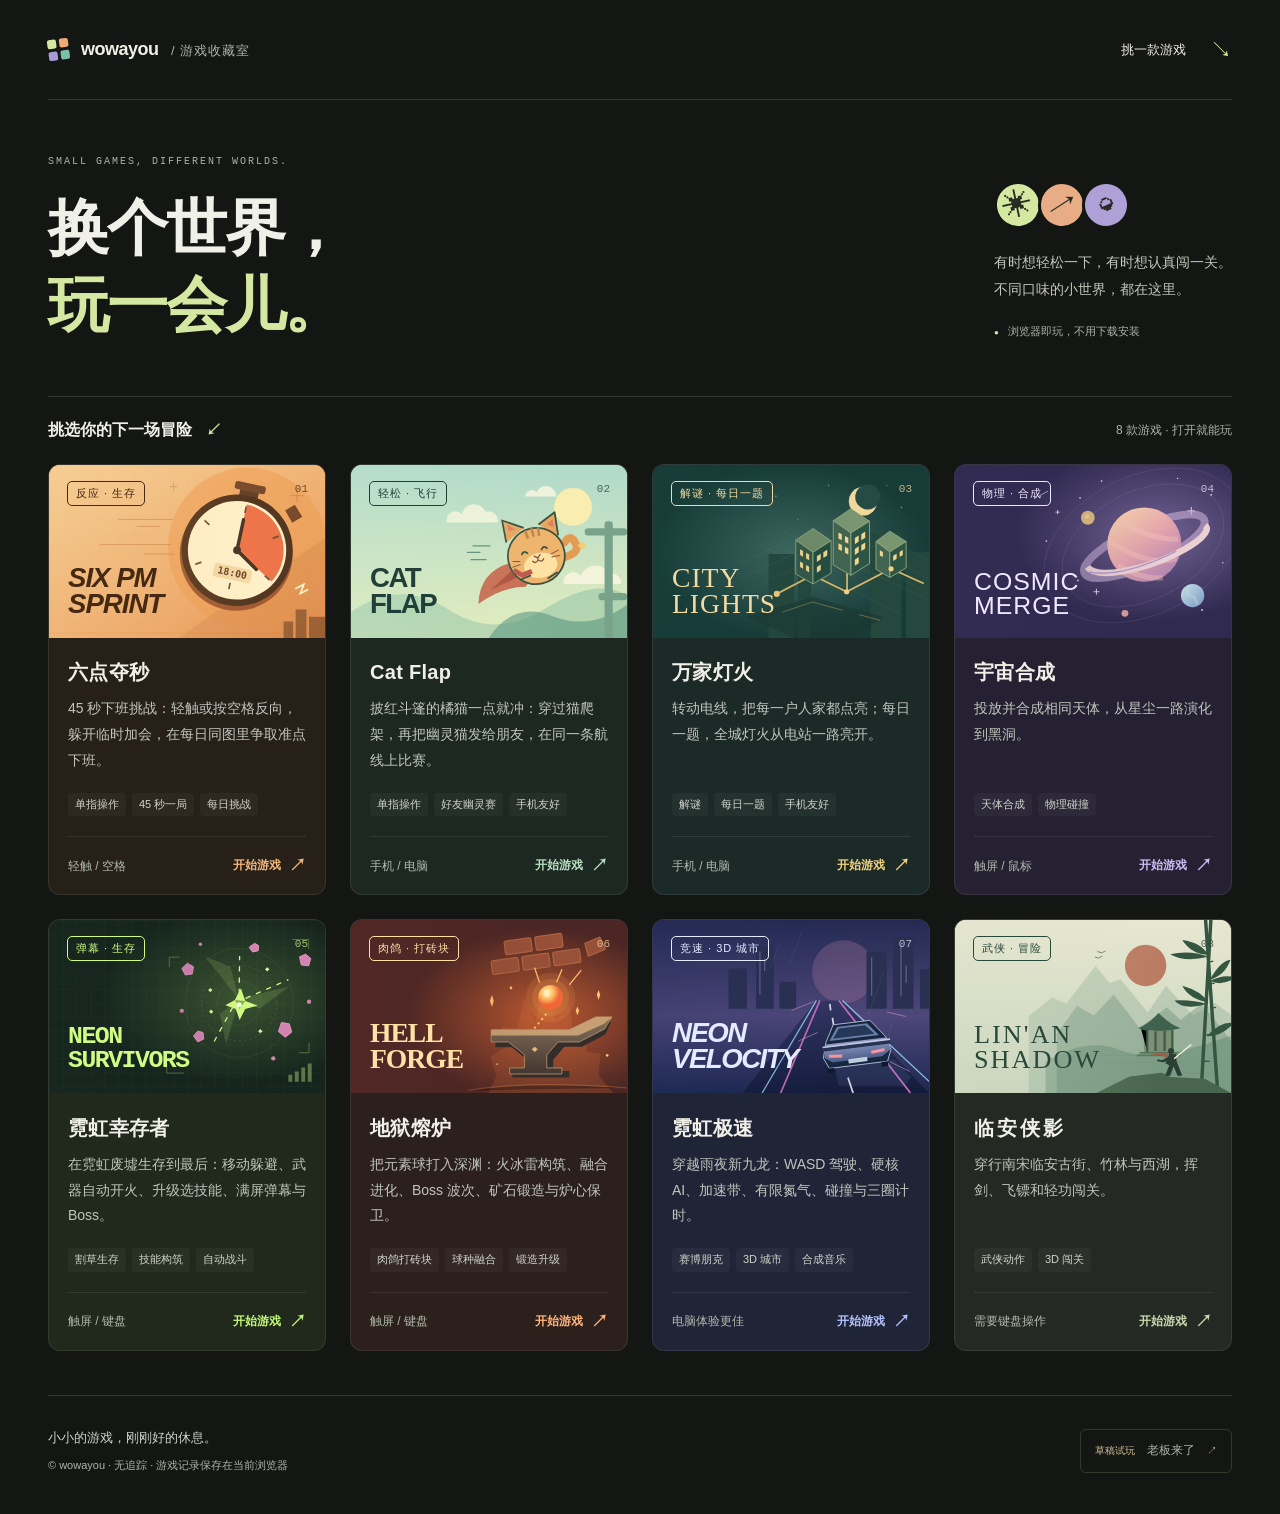
==== commit abb0a3bb: "feat(arcade): redesign lobby with per-game themes and covers" ====
--- a/index.html
+++ b/index.html
@@ -1,12 +1,53 @@
-<!doctype html><html lang="zh-CN"><head><meta charset="utf-8"><meta name="viewport" content="width=device-width,initial-scale=1"><meta name="description" content="wowayou 的浏览器游戏实验场"><title>ARCADE // 游戏实验场</title><style>@import url('https://fonts.googleapis.com/css2?family=Orbitron:wght@500;700;800;900&family=Noto+Sans+SC:wght@400;700;900&display=swap');*{box-sizing:border-box}body{min-height:100vh;margin:0;color:#f2f7ff;font-family:Orbitron,'Noto Sans SC',sans-serif;background:#070812;background-image:radial-gradient(circle at 12% 15%,#152d6833,transparent 28%),radial-gradient(circle at 88% 78%,#74163238,transparent 29%),repeating-linear-gradient(0deg,#ffffff05 0 1px,transparent 1px 5px)}main{max-width:1150px;margin:auto;padding:78px 26px}header{text-align:center;margin-bottom:58px}.eyebrow{color:#28f7ff;letter-spacing:5px;font-size:10px}.eyebrow:before,.eyebrow:after{content:'—';margin:0 13px;color:#ff2aa8}h1{font-size:clamp(42px,8vw,90px);font-style:italic;letter-spacing:-5px;margin:16px 0 9px;text-shadow:3px 2px #ff2aa8,0 0 30px #28f7ff55}header p{font-family:'Noto Sans SC';color:#9eb1c9;margin:0}.grid{display:grid;grid-template-columns:repeat(3,1fr);gap:20px}.game{display:flex;flex-direction:column;min-height:380px;position:relative;overflow:hidden;padding:32px;text-decoration:none;color:white;border:1px solid #304877;background:#091021;transition:.25s;isolation:isolate}.game:before{content:'';z-index:-1;position:absolute;inset:0;background:linear-gradient(130deg,#14366388,transparent 55%);opacity:.8}.game.forge:before{background:radial-gradient(circle at 70% 60%,#f9501638,transparent 45%),linear-gradient(130deg,#54150e99,transparent 55%)}.game.survivor:before{background:radial-gradient(circle at 70% 60%,#7c5cff38,transparent 45%),radial-gradient(circle at 30% 30%,#28f7ff22,transparent 50%),linear-gradient(130deg,#0e183099,transparent 55%)}.game:hover{transform:translateY(-8px);border-color:#28f7ff;box-shadow:0 22px 48px #0008}.forge:hover{border-color:#ffd05a}.survivor:hover{border-color:#7c5cff;box-shadow:0 22px 48px #7c5cff22}.badge{font-size:10px;letter-spacing:2px;color:#28f7ff}.forge .badge{color:#ffd05a}.survivor .badge{color:#7c5cff}.game h2{font-size:clamp(26px,3.2vw,42px);font-style:italic;line-height:.86;margin:18px 0 8px;letter-spacing:-2px}.game h2 em{display:block;color:transparent;-webkit-text-stroke:1px #ff2aa8}.forge h2 em{-webkit-text-stroke:1px #ff9b37}.survivor h2 em{-webkit-text-stroke:1px #7c5cff}.cn{font-family:'Noto Sans SC';font-weight:900;color:#ff79bf}.forge .cn{color:#ffbb55}.survivor .cn{color:#a78bff}.desc{font-family:'Noto Sans SC';font-size:13px;line-height:1.75;color:#bdcadb;max-width:330px;margin-top:19px}.tags{margin-top:auto;padding-top:20px;padding-right:34px;display:flex;gap:7px;flex-wrap:wrap}.tags span{padding:5px 8px;font:9px 'Noto Sans SC';border:1px solid #3e6b85;color:#a4e8ff}.forge .tags span{border-color:#8b5130;color:#ffd09b}.survivor .tags span{border-color:#5a3e85;color:#c4a8ff}.arrow{position:absolute;bottom:26px;right:28px;font-size:28px;color:#28f7ff}.forge .arrow{color:#ffd05a}.survivor .arrow{color:#7c5cff}footer{text-align:center;margin-top:45px;color:#536078;font:11px 'Noto Sans SC'}@media(max-width:1000px){.grid{grid-template-columns:repeat(2,1fr)}}@media(max-width:760px){main{padding:48px 16px}.grid{grid-template-columns:1fr}.game{min-height:320px}}footer a{color:#66728a;text-decoration:none}.catalog-status{text-align:center;color:#9eb1c9;font:14px 'Noto Sans SC';margin:32px 0}</style></head><body><main><header>
-  <div class="eyebrow">WOWAYOU WEB LABS</div>
-  <h1>GAME ARCADE</h1>
-  <p id="catalog-summary">浏览器游戏 · 音效与数据均在本地运行</p>
-</header>
-<section id="games" class="grid" aria-label="游戏列表"></section>
-<p id="catalog-status" class="catalog-status" role="status">正在加载游戏…</p>
-<noscript><p class="catalog-status">请启用 JavaScript 查看游戏列表。</p></noscript>
-<footer>© wowayou · 无追踪 · 无后端 · 你的记录只在浏览器本地<span id="draft-links"></span></footer>
-</main>
-<script type="module" src="catalog.mjs"></script>
-</body></html>
+<!doctype html>
+<html lang="zh-CN">
+<head>
+  <meta charset="utf-8">
+  <meta name="viewport" content="width=device-width, initial-scale=1">
+  <meta name="description" content="wowayou 的独立浏览器游戏收藏：轻松飞行、每日解谜、星球合成、武侠冒险。挑一款，打开就玩。">
+  <meta name="theme-color" content="#141613">
+  <title>游戏收藏室 · wowayou</title>
+  <link rel="stylesheet" href="catalog.css">
+</head>
+<body>
+  <a class="skip-link" href="#collection">跳到游戏列表</a>
+  <div class="shell">
+    <header class="site-header">
+      <div class="brand">
+        <span class="brand-mark" aria-hidden="true"><i></i><i></i><i></i><i></i></span>
+        <span>wowayou <span class="brand-label">/ 游戏收藏室</span></span>
+      </div>
+      <a class="browse-link" href="#collection">挑一款游戏 <span aria-hidden="true">↘</span></a>
+    </header>
+
+    <main>
+      <section class="intro" aria-labelledby="page-title">
+        <div>
+          <p class="eyebrow">SMALL GAMES, DIFFERENT WORLDS.</p>
+          <h1 id="page-title">换个世界，<br><em>玩一会儿。</em></h1>
+        </div>
+        <div class="intro-note">
+          <div class="worlds" aria-hidden="true"><span>✳</span><span>↗</span><span>◒</span></div>
+          <p>有时想轻松一下，有时想认真闯一关。<br>不同口味的小世界，都在这里。</p>
+          <span class="instant"><span aria-hidden="true">●</span> 浏览器即玩，不用下载安装</span>
+        </div>
+      </section>
+
+      <section id="collection" class="collection" aria-labelledby="collection-title" tabindex="-1">
+        <div class="collection-header">
+          <h2 id="collection-title">挑选你的下一场冒险<span aria-hidden="true"> ↙</span></h2>
+          <p id="catalog-summary">浏览器游戏收藏</p>
+        </div>
+        <div id="games" class="grid"></div>
+        <p id="catalog-status" class="catalog-status" role="status" hidden></p>
+        <noscript><p class="catalog-status">请启用 JavaScript 查看游戏列表。</p></noscript>
+      </section>
+    </main>
+
+    <footer class="site-footer">
+      <div><p class="footer-brand">小小的游戏，刚刚好的休息。</p><p>© wowayou · 无追踪 · 游戏记录保存在当前浏览器</p></div>
+      <nav id="draft-links" class="draft-links" aria-label="草稿试玩" hidden></nav>
+    </footer>
+  </div>
+  <script type="module" src="catalog.mjs"></script>
+</body>
+</html>
--- a/catalog.css
+++ b/catalog.css
@@ -0,0 +1,153 @@
+/* Shared layout. Game-specific art lives in art/; themes only set presentation tokens. */
+:root {
+  color-scheme: dark;
+  --page: #141613;
+  --ink: #f1f0e8;
+  --muted: #afb3a7;
+  --line: #34392f;
+  --highlight: #d5e8a2;
+  font-family: -apple-system, BlinkMacSystemFont, "Segoe UI", "PingFang SC", "Microsoft YaHei", sans-serif;
+  color: var(--ink);
+  background: var(--page);
+}
+
+* { box-sizing: border-box; }
+[hidden] { display: none !important; }
+body { margin: 0; }
+a { color: inherit; }
+button, a { -webkit-tap-highlight-color: #d5e8a230; }
+a:focus-visible, [tabindex="-1"]:focus-visible { outline: 3px solid var(--highlight); outline-offset: 6px; }
+::selection { background: var(--highlight); color: var(--page); }
+.shell { width: min(1440px, 100%); margin-inline: auto; padding: 0 48px; }
+.skip-link { position: absolute; top: 12px; left: 12px; z-index: 10; padding: 14px 20px; background: var(--highlight); color: var(--page); transform: translateY(-180%); }
+.skip-link:focus { transform: translateY(0); }
+.site-header { min-height: 100px; display: flex; align-items: center; justify-content: space-between; gap: 24px; border-bottom: 1px solid var(--line); }
+.brand { display: flex; align-items: center; gap: 12px; font-size: 18px; font-weight: 750; letter-spacing: -.5px; }
+.brand-label { margin-left: 8px; font-size: 13px; font-weight: 400; letter-spacing: 1px; color: var(--muted); }
+.brand-mark { display: grid; grid-template-columns: repeat(2, 9px); gap: 3px; transform: rotate(-8deg); }
+.brand-mark i { width: 9px; height: 9px; border-radius: 2px; background: var(--highlight); }
+.brand-mark i:nth-child(2) { background: #eeaa77; }
+.brand-mark i:nth-child(3) { background: #a79cd6; }
+.brand-mark i:nth-child(4) { background: #7cbeac; }
+.browse-link { display: flex; align-items: center; gap: 24px; min-height: 44px; padding: 8px 0 8px 12px; text-decoration: none; font-size: 13px; }
+.browse-link span { font-size: 22px; color: var(--highlight); }
+.intro { display: flex; justify-content: space-between; align-items: flex-end; gap: 48px; padding: 54px 0 52px; }
+.eyebrow { margin: 0 0 20px; color: var(--muted); font: 10px/1.6 ui-monospace, "SFMono-Regular", Consolas, monospace; letter-spacing: 2px; }
+h1 { margin: 0; font-size: clamp(40px, 4.8vw, 66px); line-height: 1.25; font-weight: 750; letter-spacing: -2px; }
+h1 em { font-style: normal; color: var(--highlight); }
+.intro-note { padding-bottom: 5px; }
+.intro-note p { margin: 20px 0 18px; font-size: 14px; line-height: 1.9; color: #c4c7bb; }
+.worlds { display: flex; padding-left: 4px; }
+.worlds span { display: grid; place-items: center; width: 48px; height: 48px; margin-left: -4px; border: 3px solid var(--page); border-radius: 50%; font: 30px/1 Georgia, serif; color: #272c23; background: #d5e8a2; transform: rotate(-12deg); }
+.worlds span:nth-child(2) { background: #e8ad85; transform: rotate(12deg); }
+.worlds span:nth-child(3) { background: #afa0d7; transform: rotate(-25deg); }
+.instant { font-size: 11px; color: var(--muted); }
+.instant span { margin-right: 6px; color: var(--highlight); font-size: 8px; }
+.collection { scroll-margin-top: 24px; }
+.collection-header { display: flex; align-items: center; justify-content: space-between; flex-wrap: wrap; gap: 12px; padding: 23px 0; border-top: 1px solid var(--line); }
+.collection-header h2 { margin: 0; font-size: 16px; font-weight: 600; }
+.collection-header h2 span { margin-left: 10px; color: var(--highlight); }
+.collection-header p { margin: 0; font-size: 12px; color: var(--muted); }
+.grid { display: grid; grid-template-columns: repeat(4, minmax(0, 1fr)); gap: 24px; }
+
+/* A whole card is one link: no nested buttons or hover-only information. */
+.game {
+  --accent: #d5e8a2;
+  --surface: #20251e;
+  --cover-ink: #f1f0e8;
+  --cover-ground: #303e31;
+  display: flex;
+  min-width: 0;
+  flex-direction: column;
+  border: 1px solid #ffffff16;
+  border-radius: 12px;
+  background: var(--surface);
+  text-decoration: none;
+  transition: border-color 180ms ease, transform 180ms ease, box-shadow 180ms ease;
+}
+.game:focus-visible { outline-color: var(--accent); border-color: var(--accent); }
+.cover { position: relative; isolation: isolate; container-type: inline-size; aspect-ratio: 8 / 5; overflow: hidden; border-radius: 11px 11px 0 0; background: var(--cover-ground); color: var(--cover-ink); }
+.cover-art { position: absolute; z-index: -1; inset: 0; width: 100%; height: 100%; object-fit: cover; transition: transform 300ms ease; }
+.cover::after { content: ""; position: absolute; z-index: -1; inset: 0; background: linear-gradient(90deg, var(--cover-ground), transparent 75%); opacity: .22; }
+.badge { position: absolute; left: 18px; top: 16px; max-width: calc(100% - 66px); border: 1px solid currentColor; padding: 4px 8px; border-radius: 5px; font-size: 11px; line-height: 1.4; letter-spacing: 1px; }
+.card-number { position: absolute; right: 17px; top: 19px; font: 11px/1 ui-monospace, "SFMono-Regular", Consolas, monospace; opacity: .75; }
+.cover-title { position: absolute; left: 19px; bottom: 20px; right: 16px; font-family: "Arial Black", "Segoe UI", sans-serif; font-size: clamp(25px, 10cqw, 36px); font-weight: 900; line-height: .95; letter-spacing: -1px; overflow-wrap: anywhere; }
+.cover-title span { display: block; }
+.game-body { flex: 1; display: flex; flex-direction: column; padding: 21px 19px 0; }
+.game h3 { margin: 0; font-size: 20px; line-height: 1.4; font-weight: 650; letter-spacing: .3px; color: var(--ink); overflow-wrap: anywhere; }
+.desc { margin: 10px 0 19px; font-size: 14px; line-height: 1.85; color: #c1c5bd; overflow-wrap: anywhere; }
+.tags { display: flex; flex-wrap: wrap; gap: 6px; margin-top: auto; padding-bottom: 20px; }
+.tags span { border-radius: 4px; padding: 4px 7px; color: #d0d3ca; background: #ffffff09; font-size: 11px; line-height: 1.4; }
+.card-footer { display: flex; align-items: center; justify-content: space-between; flex-wrap: wrap; gap: 8px 12px; min-height: 58px; padding: 14px 0; border-top: 1px solid #ffffff16; }
+.play-hint { font-size: 12px; line-height: 1.5; color: #b3b9ad; }
+.play-link { display: inline-flex; align-items: center; gap: 8px; font-size: 12px; font-weight: 600; color: var(--accent); }
+.play-link span { font-size: 17px; line-height: 1; }
+
+/* Themes describe reusable visual styles, not a second list of games. */
+.game.clock { --accent: #f3b77b; --surface: #262019; --cover-ink: #462913; --cover-ground: #efb778; }
+.clock .cover-title { font-style: italic; }
+.game.sky { --accent: #b7dfc1; --surface: #1d2822; --cover-ink: #213e38; --cover-ground: #c5e8ce; }
+.sky .cover-title { font-family: "Trebuchet MS", "Arial Rounded MT Bold", sans-serif; letter-spacing: -1.5px; }
+.game.circuit { --accent: #f2d17e; --surface: #1b2927; --cover-ink: #f4daa0; --cover-ground: #173f3b; }
+.circuit .cover-title { font-family: Georgia, "Times New Roman", serif; font-weight: 400; letter-spacing: 1px; }
+.game.cosmos { --accent: #cdbcf5; --surface: #252132; --cover-ink: #f1e8ff; --cover-ground: #39315b; }
+.cosmos .cover-title { font-size: clamp(24px, 9cqw, 32px); font-weight: 350; letter-spacing: 1px; }
+.game.survivor { --accent: #c2f777; --surface: #20291b; --cover-ink: #d0fb85; --cover-ground: #1b2d21; }
+.survivor .cover-title { font-family: ui-monospace, "SFMono-Regular", Consolas, monospace; font-size: clamp(23px, 9cqw, 32px); letter-spacing: -1.5px; }
+.game.forge { --accent: #ffb37b; --surface: #2c201d; --cover-ink: #ffe0a6; --cover-ground: #652d24; }
+.forge .cover-title { font-family: Georgia, "Times New Roman", serif; font-weight: 900; }
+.game.velocity { --accent: #b3c3ff; --surface: #202437; --cover-ink: #e5ebff; --cover-ground: #222e5d; }
+.velocity .cover-title { font-style: italic; letter-spacing: -1.5px; }
+.game.wuxia { --accent: #c9d7ad; --surface: #242a23; --cover-ink: #284939; --cover-ground: #d9dfc8; }
+.wuxia .cover-title { font-family: Georgia, "Times New Roman", serif; font-size: clamp(24px, 9.5cqw, 35px); font-weight: 400; letter-spacing: 2px; }
+.wuxia h3 { font-family: "Songti SC", SimSun, serif; letter-spacing: 3px; }
+
+.catalog-status { padding: 38px 20px; margin: 0; border: 1px dashed var(--line); border-radius: 12px; color: var(--muted); text-align: center; font-size: 14px; line-height: 1.8; }
+.site-footer { display: flex; justify-content: space-between; align-items: center; flex-wrap: wrap; gap: 20px; margin-top: 44px; padding: 30px 0 38px; border-top: 1px solid var(--line); font-size: 11px; color: var(--muted); }
+.site-footer p { margin: 0; line-height: 1.8; }
+.site-footer .footer-brand { margin-bottom: 7px; font-size: 13px; color: #d0d3c9; }
+.draft-links { display: flex; flex-wrap: wrap; gap: 8px; }
+.draft-links a { display: inline-flex; align-items: center; gap: 12px; min-height: 44px; padding: 10px 14px; border: 1px solid var(--line); border-radius: 6px; font-size: 12px; text-decoration: none; }
+.draft-links a span { font-size: 10px; color: #d6c09a; }
+
+@media (hover: hover) and (pointer: fine) {
+  .game:hover { transform: translateY(-4px); border-color: var(--accent); box-shadow: 0 14px 28px #0003; }
+  .game:hover .cover-art { transform: scale(1.025); }
+  .browse-link:hover, .draft-links a:hover { color: var(--highlight); }
+}
+@media (max-width: 1199px) {
+  .shell { padding-inline: 32px; }
+  .grid { grid-template-columns: repeat(3, minmax(0, 1fr)); gap: 20px; }
+}
+@media (max-width: 959px) {
+  .grid { grid-template-columns: repeat(2, minmax(0, 1fr)); }
+  .intro { gap: 28px; }
+}
+@media (max-width: 639px) {
+  .shell { padding-inline: 20px; }
+  .site-header { min-height: 76px; gap: 12px; }
+  .brand { font-size: 16px; gap: 9px; }
+  .brand-label { display: none; }
+  .browse-link { font-size: 12px; gap: 10px; }
+  .intro { display: block; padding: 36px 0 30px; }
+  .eyebrow { font-size: 9px; letter-spacing: 1.3px; margin-bottom: 16px; }
+  h1 { font-size: clamp(39px, 10vw, 56px); letter-spacing: -1px; }
+  .intro-note { padding: 0; }
+  .intro-note p { margin: 18px 0 12px; font-size: 13px; }
+  .worlds { display: none; }
+  .collection-header { padding-block: 21px; gap: 8px; }
+  .collection-header h2 { font-size: 15px; }
+  .collection-header p { font-size: 11px; }
+  .grid { grid-template-columns: minmax(0, 1fr); gap: 22px; }
+  .game-body { padding: 22px 22px 0; }
+  .card-footer { min-height: 62px; }
+  .site-footer { margin-top: 32px; }
+}
+@media (prefers-reduced-motion: reduce) {
+  .game, .cover-art { transition: none; }
+  .game:hover, .game:hover .cover-art { transform: none; }
+}
+@media (forced-colors: active) {
+  .game, .badge, .tags span, .draft-links a { border: 1px solid CanvasText; }
+  .cover-art { opacity: .2; }
+}
